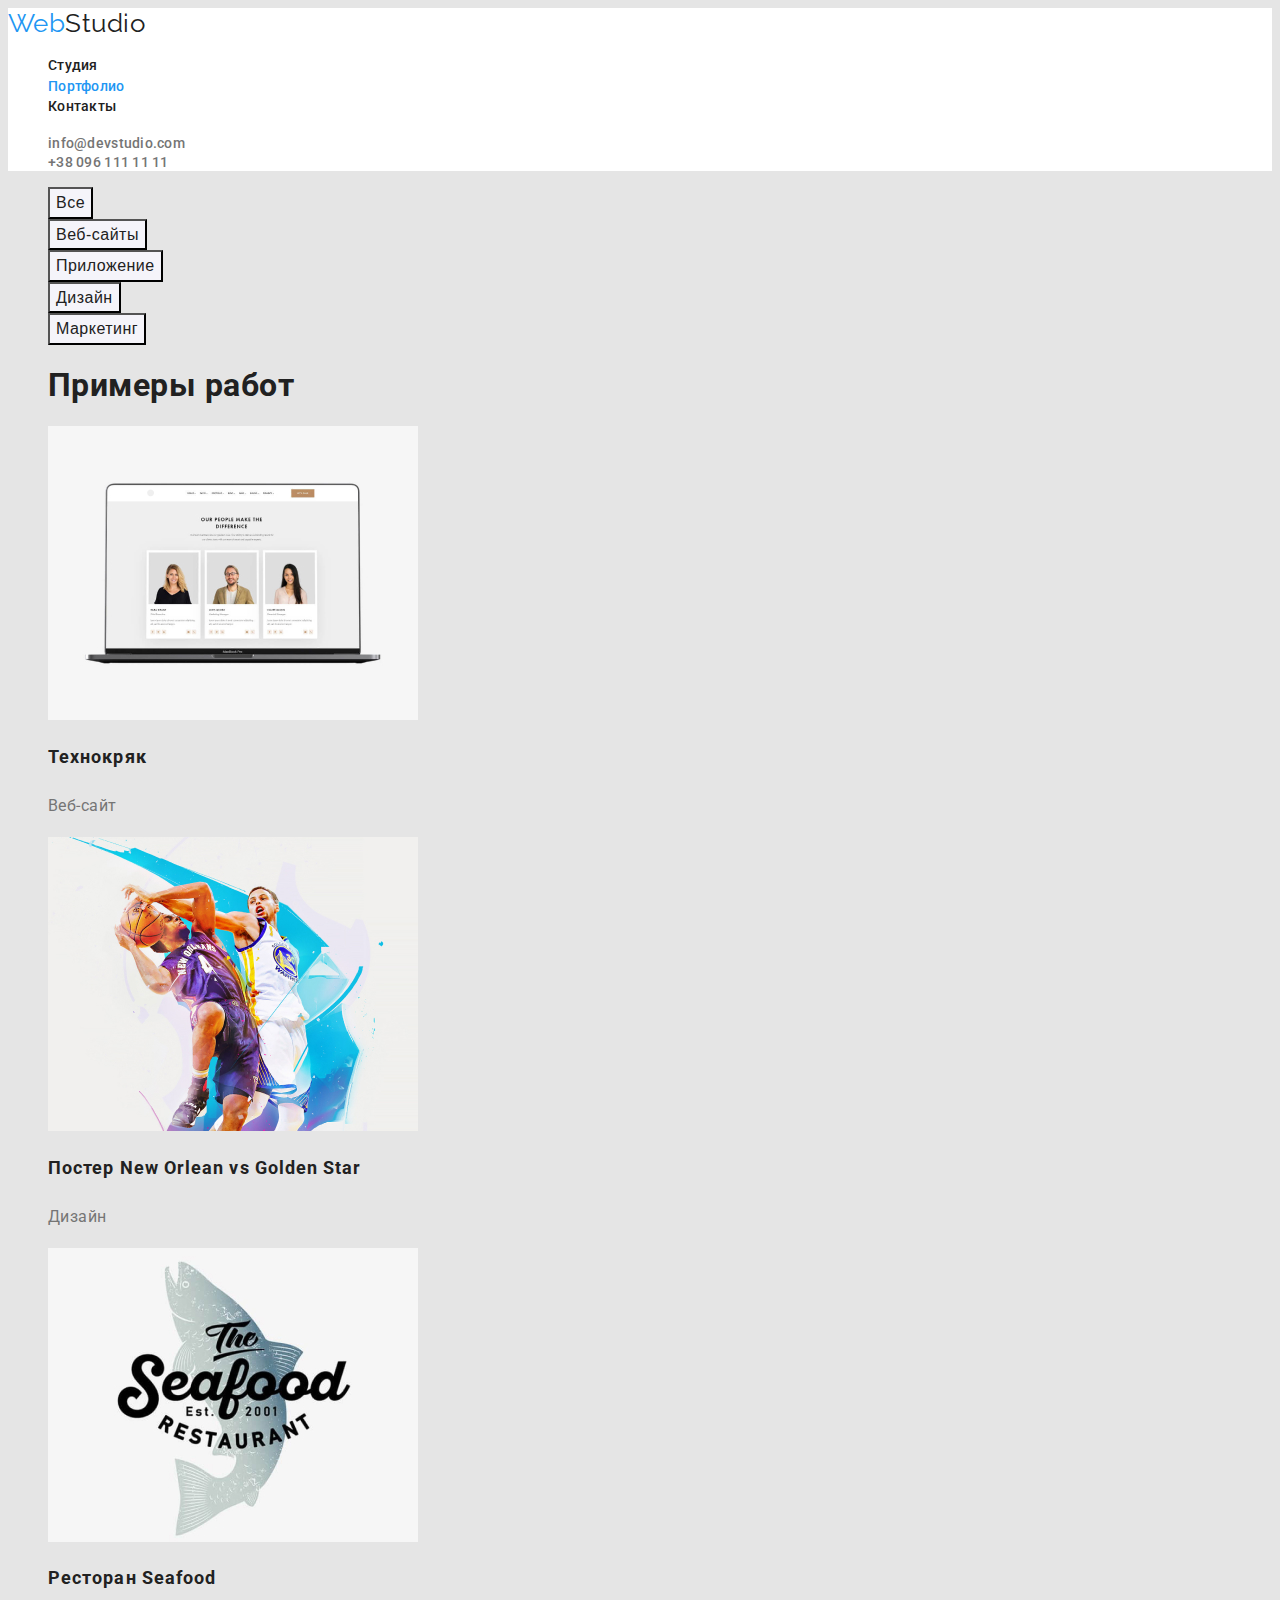
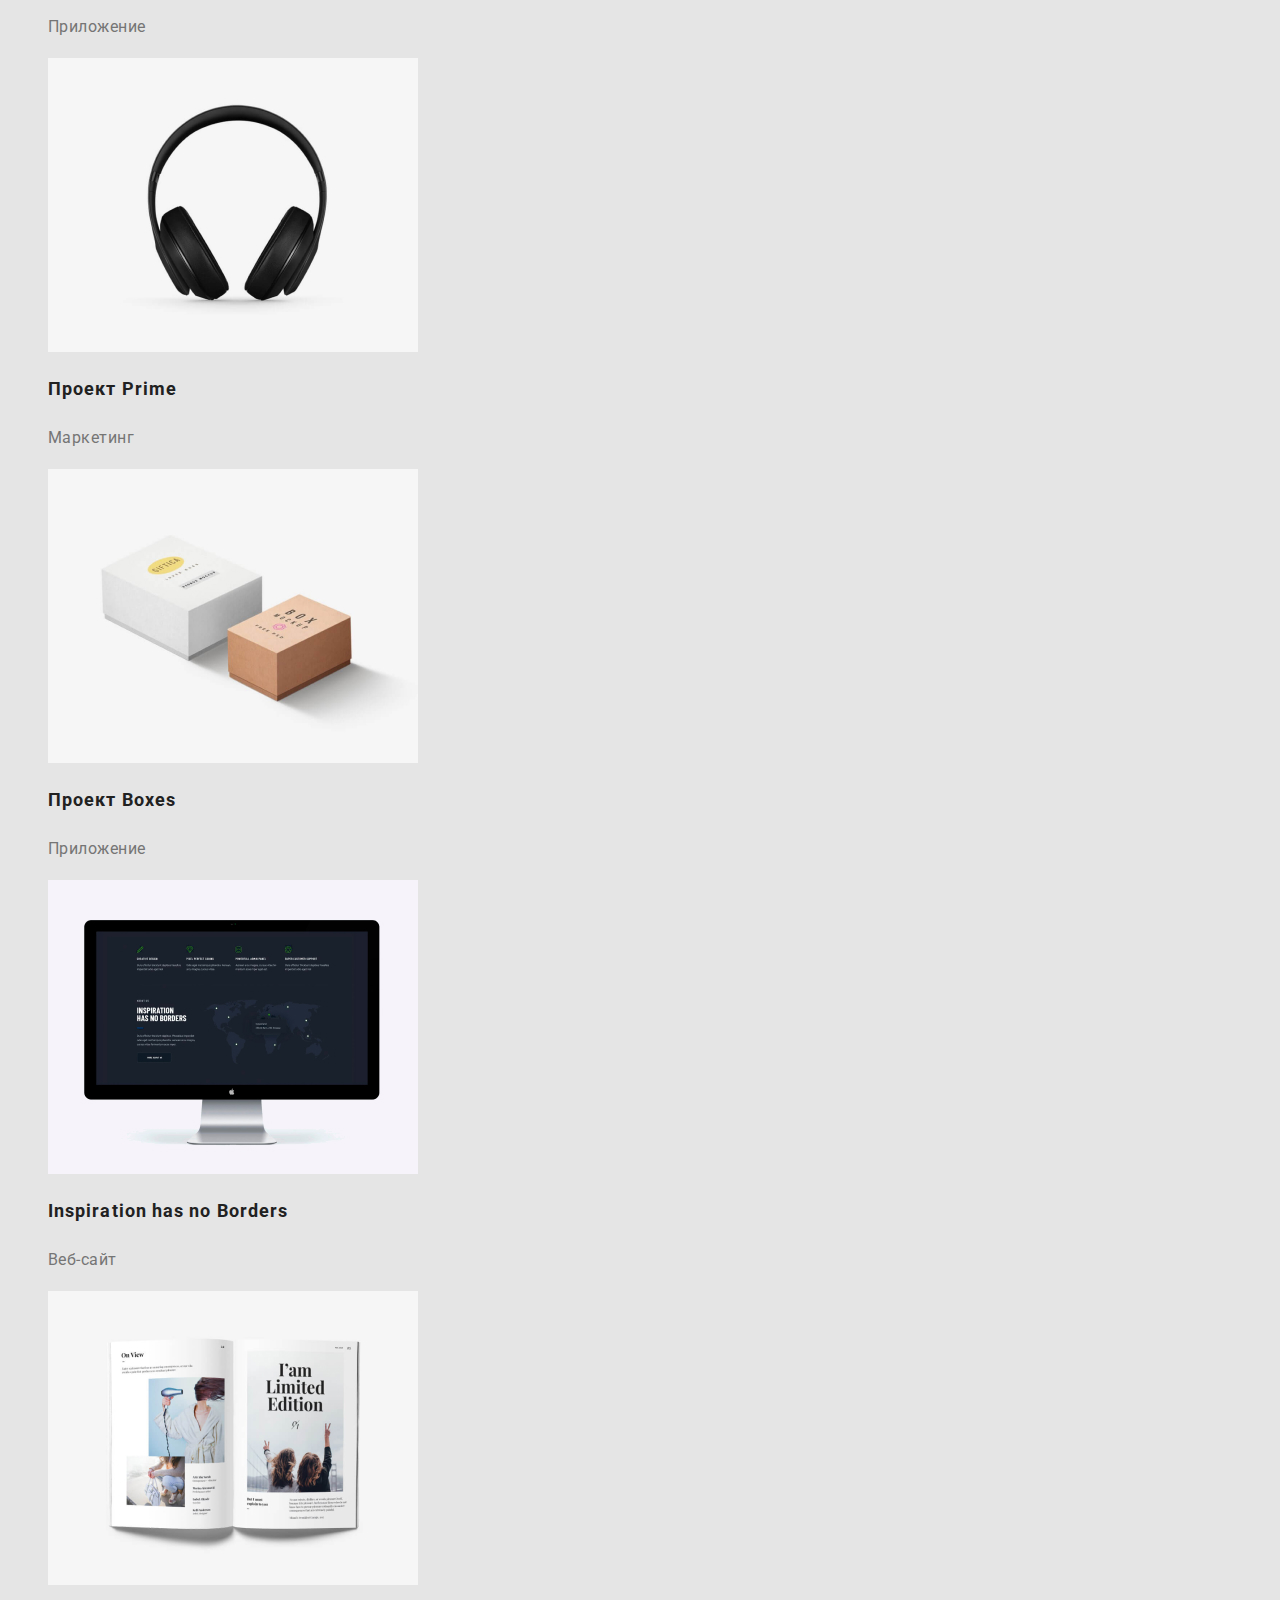
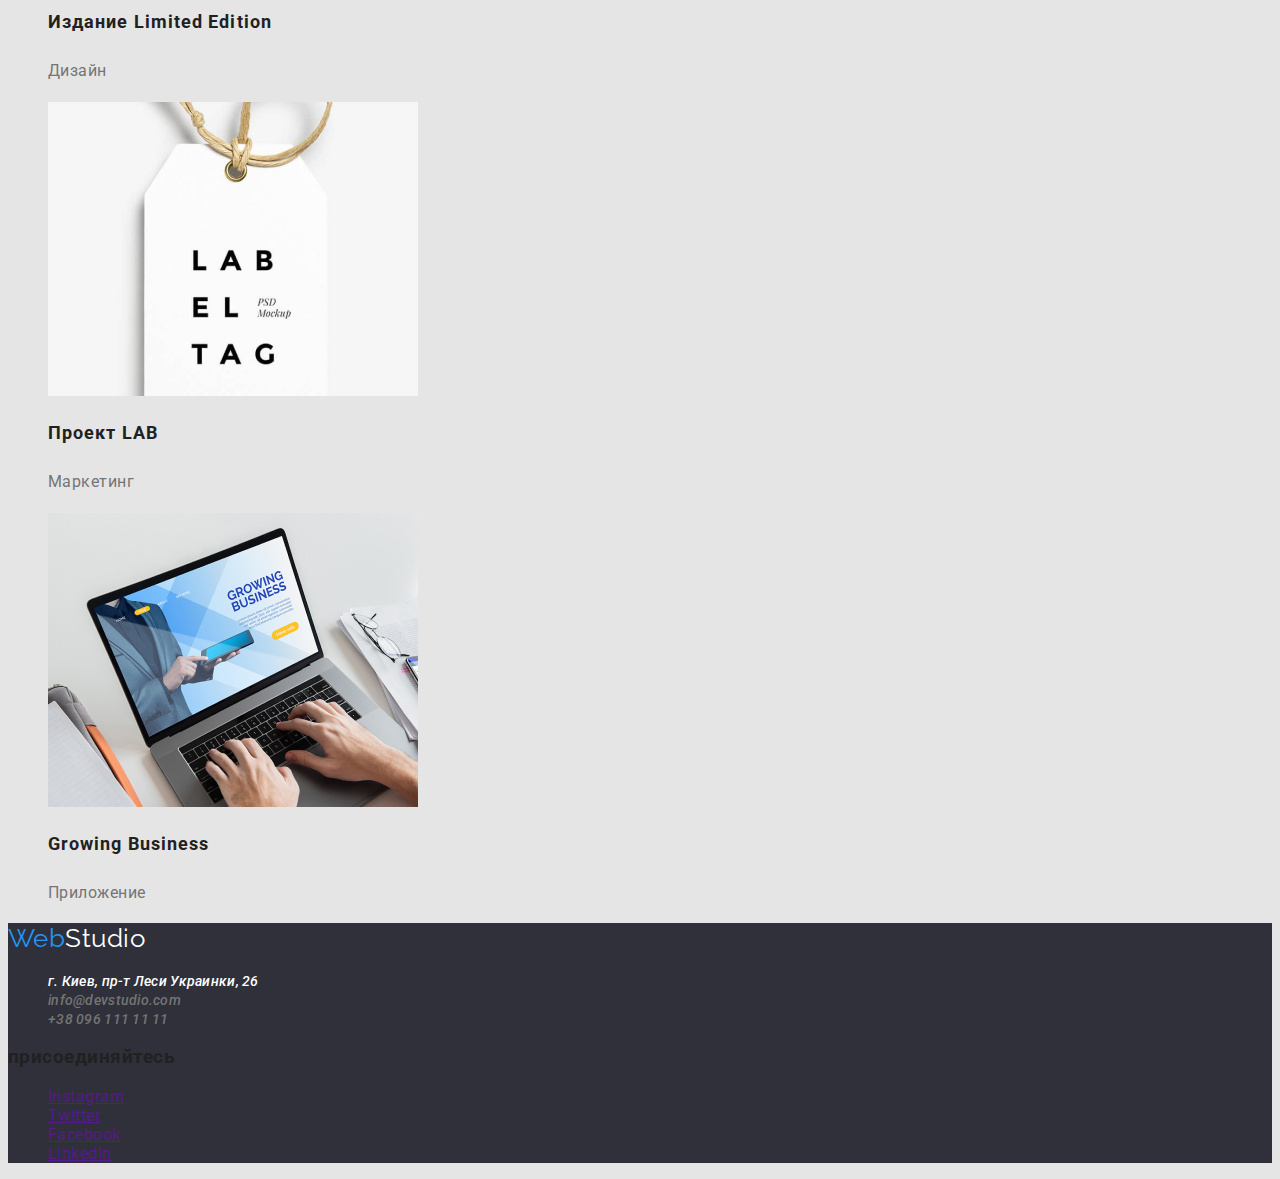
==== portfolio.html @ ac738fb5 "08-01" ====
<!DOCTYPE html>
<html lang="en">
<head>
    <meta charset="UTF-8">
    <meta http-equiv="X-UA-Compatible" content="IE=edge">
    <meta name="viewport" content="width=device-width, initial-scale=1.0">
    <title>Портфолио</title>
    <link rel="preconnect" href="https://fonts.googleapis.com">
    <link rel="preconnect" href="https://fonts.gstatic.com" crossorigin>
    <link href="https://fonts.googleapis.com/css2?family=Raleway:wght@700&family=Roboto:wght@400;500;700;900&display=swap" rel="stylesheet">
    <link href="./css/styles.css" rel="stylesheet" />
</head>
<body>
    <!--Верхняя линия-->
    <header class="line">
        <!--navigation-->
        <nav>
            <a class="logo" href="/">Web<span class="color-logo-header">Studio</span></a>
            <ul class="site-nav list">
                <li><a href="./variant.html" class="link">Студия</a></li>
                <li><a href="./portfolio.html" class="link current">Портфолио</a></li>
                <li><a href="#contacts" class="link">Контакты</a></li>
            </ul>
        </nav>
        <!--contacts selection-->
        <ul class="contacts-reference list">
            <li><a href="mailto:info@devstudio.com">info@devstudio.com</a></li>
            <li><a href="tel:+380961111111">+38 096 111 11 11</a></li>
        </ul>
    
    </header>
    <main>
        <!--Портфолио-->
        <section>
            <!--Filters buttons-->
            <ul class="list">
                <li><button type="button" class="button secondary">Все</button></li>
                <li><button type="button" class="button secondary">Веб-сайты</button></li>
                <li><button type="button" class="button secondary">Приложение</button></li>
                <li><button type="button" class="button secondary">Дизайн</button></li>
                <li><button type="button" class="button secondary">Маркетинг</button></li>
            </ul>
            <!--Examples-->
            <ul class="list">
                <h1>Примеры работ</h1>
                <li>
                    <img src="./images/img5.jpg" alt="Технокряк" width="370" height="294"/>
                    <h2 class="example-name">Технокряк</h2>
                    <p class="direction">Веб-сайт</p>
                </li>
                <li>
                    <img src="./images/img6.jpg" alt="Постер New Orlean vs Golden Star" width="370" height="294"/>
                    <h2 class="example-name">Постер New Orlean vs Golden Star</h2>
                    <p class="direction">Дизайн</p>
                </li>
                <li>
                    <img src="./images/img7.jpg" alt="Ресторан Seafood" width="370" height="294"/>
                    <h2 class="example-name">Ресторан Seafood</h2>
                    <p class="direction">Приложение</p>
                </li>
                <li>
                    <img src="./images/img8.jpg" alt="Проект Prime" width="370" height="294"/>
                    <h2 class="example-name" >Проект Prime</h2>
                    <p class="direction">Маркетинг</p>
                </li>
                <li>
                    <img src="./images/img9.jpg" alt="Проект Boxes" width="370" height="294"/>
                    <h2 class="example-name">Проект Boxes</h2>
                    <p class="direction">Приложение</p>
                </li>
                <li>
                    <img src="./images/img10.jpg" alt="Inspiration has no Borders" width="370" height="294"/>
                    <h2 class="example-name">Inspiration has no Borders</h2>
                    <p class="direction">Веб-сайт</p>
                </li>
                <li>
                    <img src="./images/img11.jpg" alt="Издание Limited Edition" width="370" height="294"/>
                    <h2 class="example-name">Издание Limited Edition</h2>
                    <p class="direction">Дизайн</p>
                </li>
                <li>
                    <img src="./images/img12.jpg" alt="Проект LAB" width="370" height="294"/>
                    <h2 class="example-name">Проект LAB</h2>
                    <p class="direction">Маркетинг</p>
                </li>
                <li>
                    <img src="./images/img13.jpg" alt="Игорь Демьяненко" width="370" height="294"/>
                    <h2 class="example-name">Growing Business</h2>
                    <p class="direction">Приложение</p>
                </li>
            </ul>

        </section>
    </main>
    <!--Подвал-->
<footer class="page-footer">
    <a class="logo" href="/">Web<span class="color-logo-footer">Studio</span></a>
    <!--address-->
    <address id="contacts">
        <ul class="contacts-reference list">
            <li><a href="https://goo.gl/maps/BZQKdsraXfpykEwU6" target="_blank"><span class="link-address">г. Киев, пр-т
                        Леси Украинки, 26</span></a></li>
            <li><a href="mailto:info@devstudio.com">info@devstudio.com</a></li>
            <li><a href="tel:+380961111111">+38 096 111 11 11</a></li>
        </ul>
    </address>
    <h3>присоединяйтесь</h3>
    <ul class="list">
        <li><a href="" aria-label="Ссылка на Instagram">Instagram</a></li>
        <li><a href="" aria-label="Ссылка на Twitter">Twitter</a></li>
        <li><a href="" aria-label="Ссылка на Facebook">Facebook</a></li>
        <li><a href="" aria-label="Ссылка на LinkedIn">LinkedIn</a></li>
    </ul>
</footer>
    
</body>
</html>
---- css/styles.css ----
:root {
    --primary-text-color: #212121;
    --secondary-text-color: #757575;
    --accent-color: #2196F3;
    --top-line-bg:#ffffff;
    --footer-bg-color:#2F303A;
    --body-bg-color:#E5E5E5;
    --filter-bg-color:#F5F4FA;
  }
          /* Цвет основного текста #212121*/
          /* Вторичный цвет текста #757575*/
          /* Активная ссылка #2196F3*/
          /* top line bg #FFFFFF*/
          /* Section bg #F5F4FA*/
          /* Footer bg #2F303A*/
          /* г. Киев, пр-т Леси Украинки, 26 #FFFFFF*/
  body {
    background-color: var(--body-bg-color);
    color:var(--primary-text-color);
    font-family:Roboto, sans-serif;
    letter-spacing: 0.03em;
  
  } 
  
  .list {
    list-style: none;
  }
   
  /* Верхняя линия */
  /* Logo */
  .line {
    background-color: var(--top-line-bg);
  }
  .logo {
    color:var(--accent-color);
    font-family:Raleway;
    font-size: 26px;
    line-height: 1.2;
    text-decoration: none;
  }
  .logo:hover,.logo:focus  {
    color:var(--primary-text-color);
  }
  .color-logo-header {
    color:var(--primary-text-color);
  }
  .color-logo-footer {
     color:var(--top-line-bg);
  }
  /* Navigation */
  .site-nav .link{
    color:var(--primary-text-color);
    font-weight: 500;
    font-size: 14px;
    line-height: 1.4;
    letter-spacing: 0.02em;
    text-decoration: none;
  }
  .site-nav .link:hover,
  .site-nav .link:focus {
   color:var(--accent-color);
  }
  .site-nav .link.current {
  color: var(--accent-color);
  } 
   
  /* contacts selection */
  .contacts-reference a {
    color: var(--secondary-text-color);
    font-weight: 500;
    font-size: 14px;
    line-height: 1.14;
    letter-spacing: 0.02em;
    text-decoration: none;
  }
    
  .contacts-reference a:hover,
  .contacts-reference a:focus,
  .link-address:hover,
  .link-address:focus {
    color: var(--accent-color);
  }
   
    /* Шапка  */
   /* Services */
   .section-services {
     background-color: var(--footer-bg-color);
     color: var(--top-line-bg);
   }
   .services-decision{
    color: var(--primery-whitte-color);
    font-weight: 900;
    font-size: 44px;
    line-height: 1.36;
    text-align: center;
    letter-spacing: 0.06em
  }
  
 /* Особености */
  .section-title {
    color:var(--primary-text-color);
    font-weight: 700;
    font-size: 14px;
    line-height: 1.14;
    letter-spacing: 0.03em;
  }
  .section-title-list {
    color: var(--secondary-text-color);
    font-weight: 400;
    font-size: 14px;
    line-height: 1.7;
    letter-spacing: 0.03em; 
  }
   /* Чем мы занимаемся Наша команда*/
   .team {
    color: var(--primary-text-color);
    font-weight: 700;
    font-size: 36px;
    line-height: 1.17;
    text-align: center;
    letter-spacing: 0.03em;
  }
   .name {
    color: var(--primary-text-color); 
    font-weight: 500;
    font-size: 16px;
    line-height: 1.18;
    text-align: center;
    letter-spacing: 0.03em;
   }
   .occupation {
    color: var(--secondary-text-color);
    font-weight: 400;
    font-size: 16px;
    line-height: 1.19;
    text-align: center;
    letter-spacing: 0.03em;

   }
  /* Footer */
  .page-footer {
    background-color:var(--footer-bg-color) ;
  }
  .link-address {
    color:var(--top-line-bg);
       
  }
  /* Buttons */          
  .button {
    color:var(--primary-text-color);
    background-color:var(--body-bg-color);
    cursor: pointer;
  }
  .button.primary {
    background-color: var(--accent-color);
    color: var(--top-line-bg);
    font-weight: 700;
    font-size: 16px;
    line-height: 1.9;
    letter-spacing: 0.06em;
  } 
  .button.primary:hover,
  .button.primary:focus {
    color: var(--primary-text-color);
    background-color: var(--filter-bg-color);
  }
  .button.secondary {
    color:var(--primary-text-color);
    background-color:var(--filter-bg-color);
    font-weight: 500;
    font-size: 16px;
    line-height: 1.6;
    text-align: center;
    letter-spacing: 0.03em;
  }
  .button.secondary:hover,
  .button.secondary:focus {
      color:var(--top-line-bg);
      background-color: var(--accent-color);
  }
   /* Портфолио */
  .example-name{
  color:var(--primary-text-color) ;
  font-weight: 700;
  font-size: 18px;
  line-height: 2;
  letter-spacing: 0.06em;
  }
  .direction {
  color: var(--secondary-text-color);
  font-weight: 400;
  font-size: 16px;
  line-height: 1.87;
  letter-spacing: 0.03em;
  }
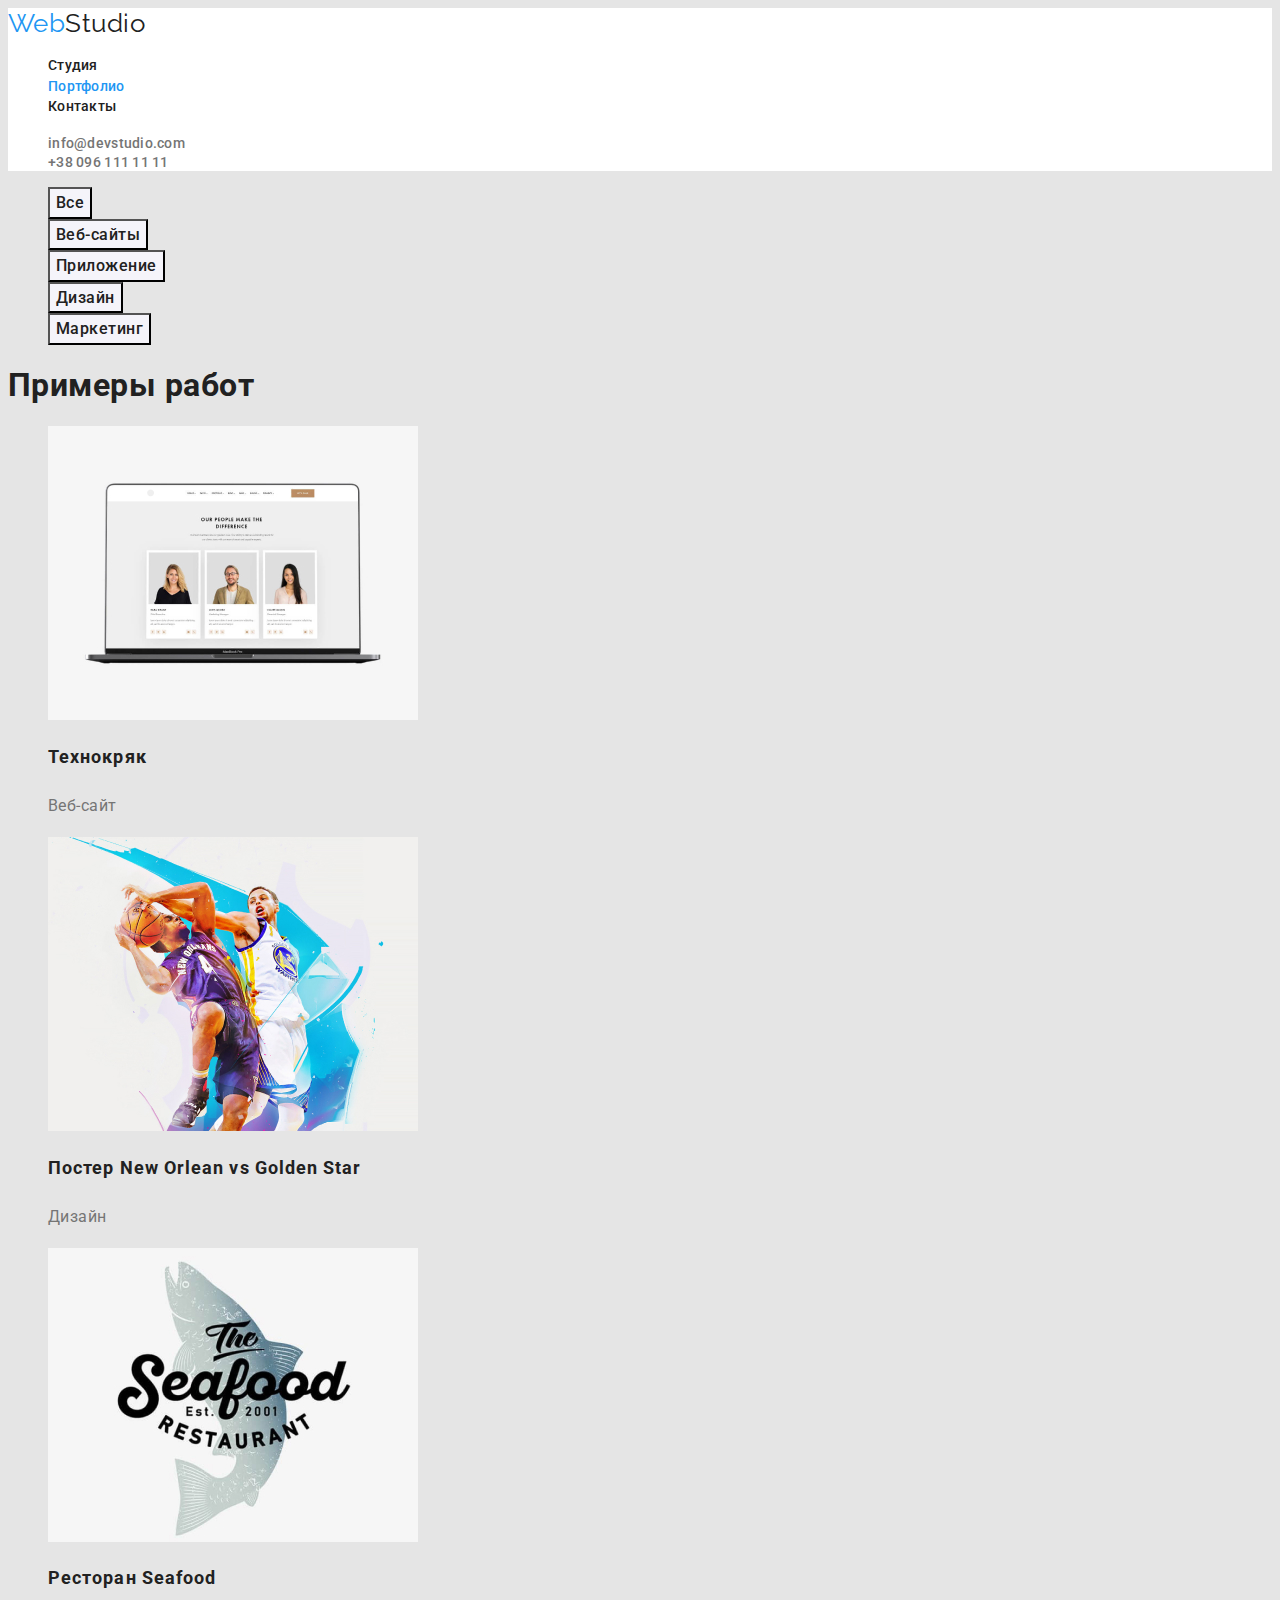
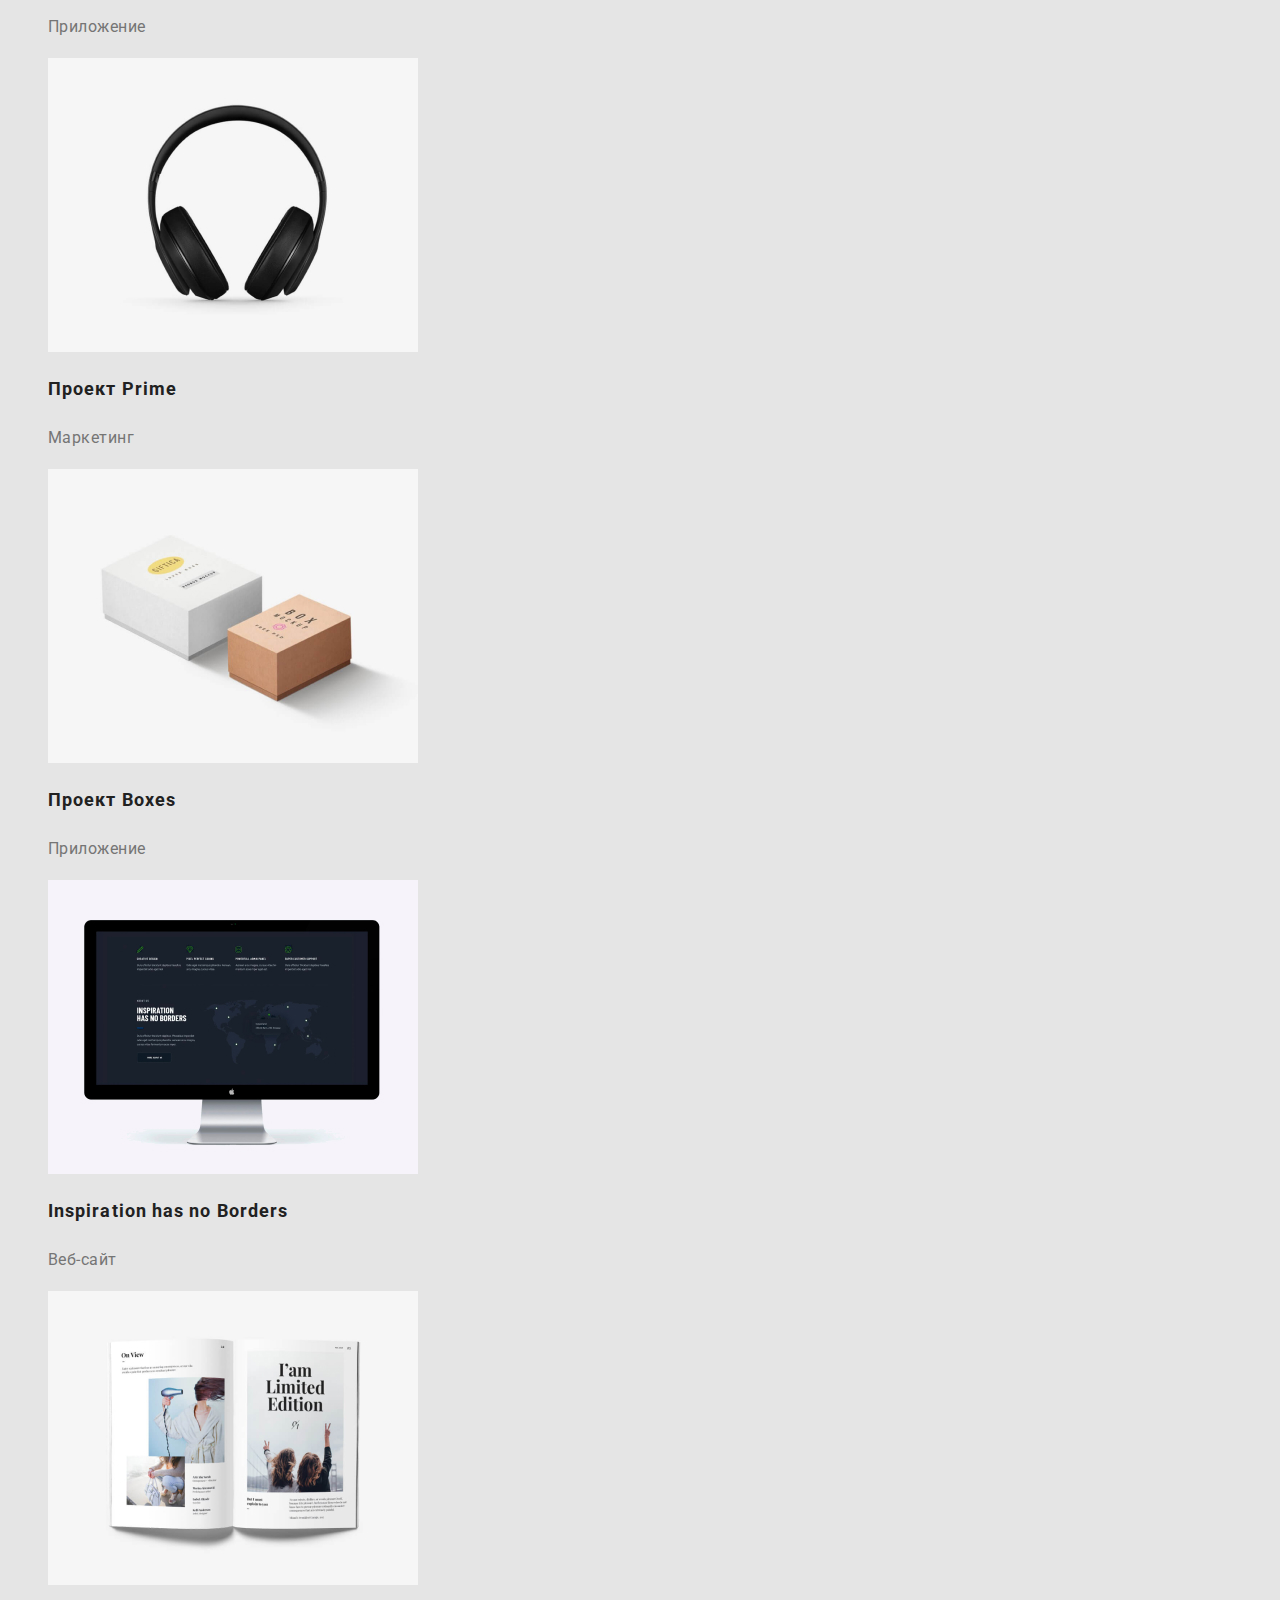
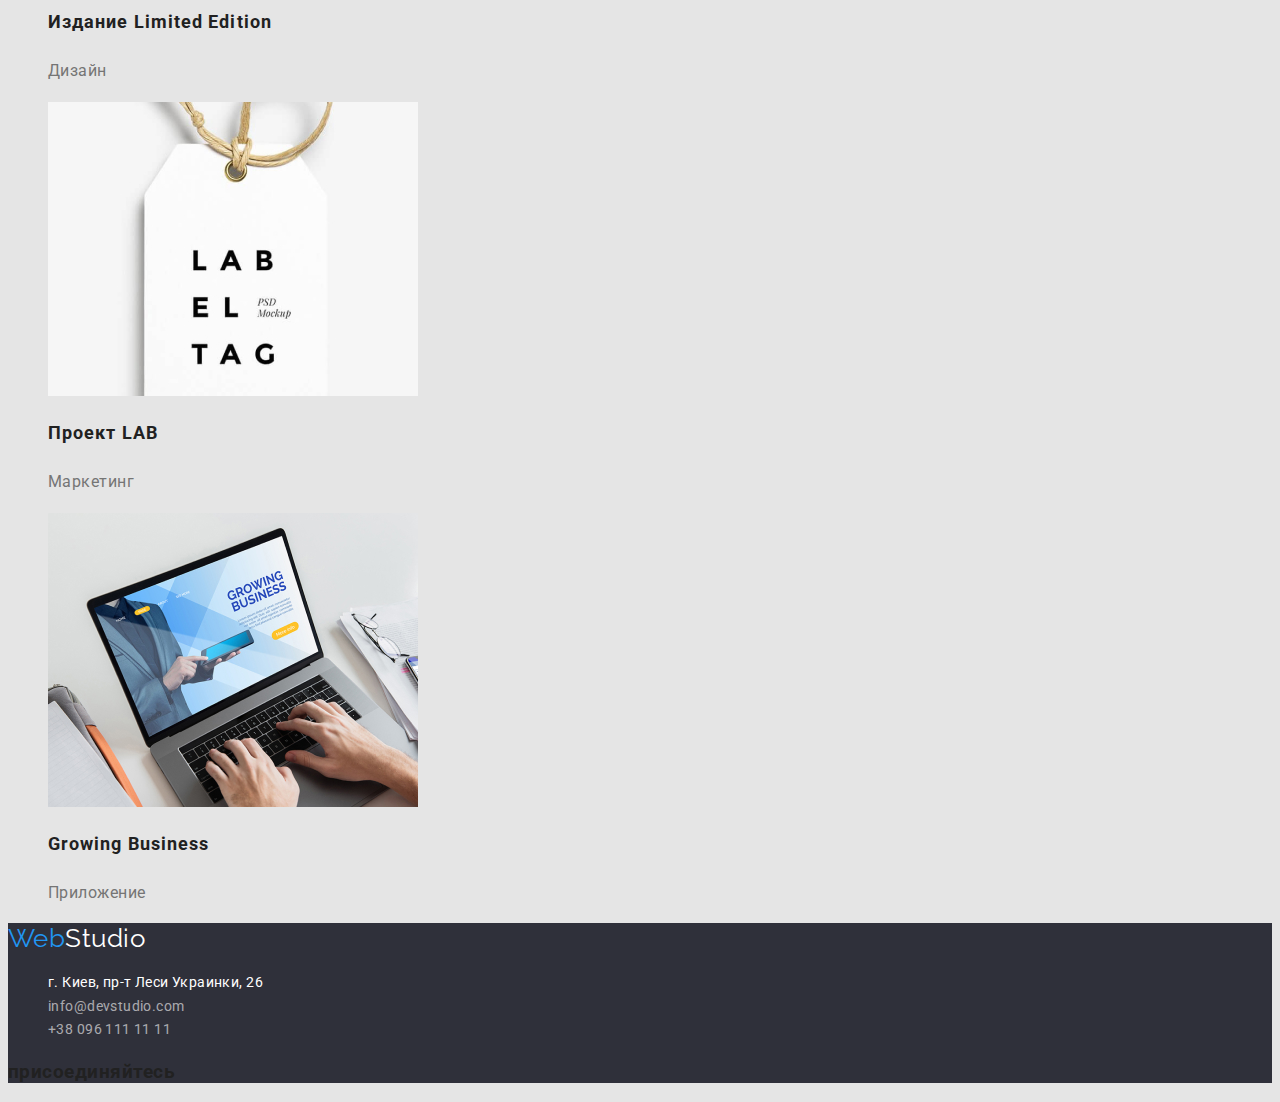
==== commit a4ad98bd: "09-21" ====
--- a/portfolio.html
+++ b/portfolio.html
@@ -17,15 +17,15 @@
         <nav>
             <a class="logo" href="/">Web<span class="color-logo-header">Studio</span></a>
             <ul class="site-nav list">
-                <li><a href="./variant.html" class="link">Студия</a></li>
+                <li><a href="./index.html" class="link">Студия</a></li>
                 <li><a href="./portfolio.html" class="link current">Портфолио</a></li>
                 <li><a href="#contacts" class="link">Контакты</a></li>
             </ul>
         </nav>
         <!--contacts selection-->
-        <ul class="contacts-reference list">
-            <li><a href="mailto:info@devstudio.com">info@devstudio.com</a></li>
-            <li><a href="tel:+380961111111">+38 096 111 11 11</a></li>
+        <ul class="list">
+            <li><a class="reference" href="mailto:info@devstudio.com">info@devstudio.com</a></li>
+            <li><a class="reference" href="tel:+380961111111">+38 096 111 11 11</a></li>
         </ul>
     
     </header>
@@ -41,8 +41,8 @@
                 <li><button type="button" class="button secondary">Маркетинг</button></li>
             </ul>
             <!--Examples-->
+            <h1>Примеры работ</h1>
             <ul class="list">
-                <h1>Примеры работ</h1>
                 <li>
                     <img src="./images/img5.jpg" alt="Технокряк" width="370" height="294"/>
                     <h2 class="example-name">Технокряк</h2>
@@ -97,20 +97,20 @@
     <a class="logo" href="/">Web<span class="color-logo-footer">Studio</span></a>
     <!--address-->
     <address id="contacts">
-        <ul class="contacts-reference list">
-            <li><a href="https://goo.gl/maps/BZQKdsraXfpykEwU6" target="_blank"><span class="link-address">г. Киев, пр-т
+        <ul class="list">
+            <li><a class="page" href="https://goo.gl/maps/BZQKdsraXfpykEwU6" target="_blank"><span class="link-address">г. Киев, пр-т
                         Леси Украинки, 26</span></a></li>
-            <li><a href="mailto:info@devstudio.com">info@devstudio.com</a></li>
-            <li><a href="tel:+380961111111">+38 096 111 11 11</a></li>
+            <li><a class="page" href="mailto:info@devstudio.com">info@devstudio.com</a></li>
+            <li><a class="page" href="tel:+380961111111">+38 096 111 11 11</a></li>
         </ul>
     </address>
     <h3>присоединяйтесь</h3>
-    <ul class="list">
+    <!-- <ul class="list">
         <li><a href="" aria-label="Ссылка на Instagram">Instagram</a></li>
         <li><a href="" aria-label="Ссылка на Twitter">Twitter</a></li>
         <li><a href="" aria-label="Ссылка на Facebook">Facebook</a></li>
         <li><a href="" aria-label="Ссылка на LinkedIn">LinkedIn</a></li>
-    </ul>
+    </ul> -->
 </footer>
     
 </body>
--- a/css/styles.css
+++ b/css/styles.css
@@ -6,6 +6,7 @@
     --footer-bg-color:#2F303A;
     --body-bg-color:#E5E5E5;
     --filter-bg-color:#F5F4FA;
+    --address-text-color:rgba(255, 255, 255, 0.6);
   }
           /* Цвет основного текста #212121*/
           /* Вторичный цвет текста #757575*/
@@ -65,17 +66,30 @@
   } 
    
   /* contacts selection */
-  .contacts-reference a {
+  /* .contacts { */
+    
+    .reference {
     color: var(--secondary-text-color);
     font-weight: 500;
     font-size: 14px;
     line-height: 1.14;
     letter-spacing: 0.02em;
     text-decoration: none;
+    }
+    .page {
+    color: var(--address-text-color) ;  
+    font-family: Roboto;
+    font-style: normal;
+    font-weight: 400;
+    font-size: 14px;
+    line-height: 1.71;
+    letter-spacing: 0.03em;
+    text-decoration: none;
   }
     
-  .contacts-reference a:hover,
-  .contacts-reference a:focus,
+  .reference:hover,
+  .reference:focus,
+  .page:hover,.page:focus,
   .link-address:hover,
   .link-address:focus {
     color: var(--accent-color);
@@ -93,7 +107,8 @@
     font-size: 44px;
     line-height: 1.36;
     text-align: center;
-    letter-spacing: 0.06em
+    letter-spacing: 0.06em;
+    text-transform: uppercase; 
   }
   
  /* Особености */
@@ -103,6 +118,7 @@
     font-size: 14px;
     line-height: 1.14;
     letter-spacing: 0.03em;
+    text-transform: uppercase;
   }
   .section-title-list {
     color: var(--secondary-text-color);
@@ -154,6 +170,8 @@
   .button.primary {
     background-color: var(--accent-color);
     color: var(--top-line-bg);
+    font-family: Roboto;
+    font-style: normal;
     font-weight: 700;
     font-size: 16px;
     line-height: 1.9;
@@ -167,6 +185,8 @@
   .button.secondary {
     color:var(--primary-text-color);
     background-color:var(--filter-bg-color);
+    font-family: Roboto;
+    font-style: normal;
     font-weight: 500;
     font-size: 16px;
     line-height: 1.6;
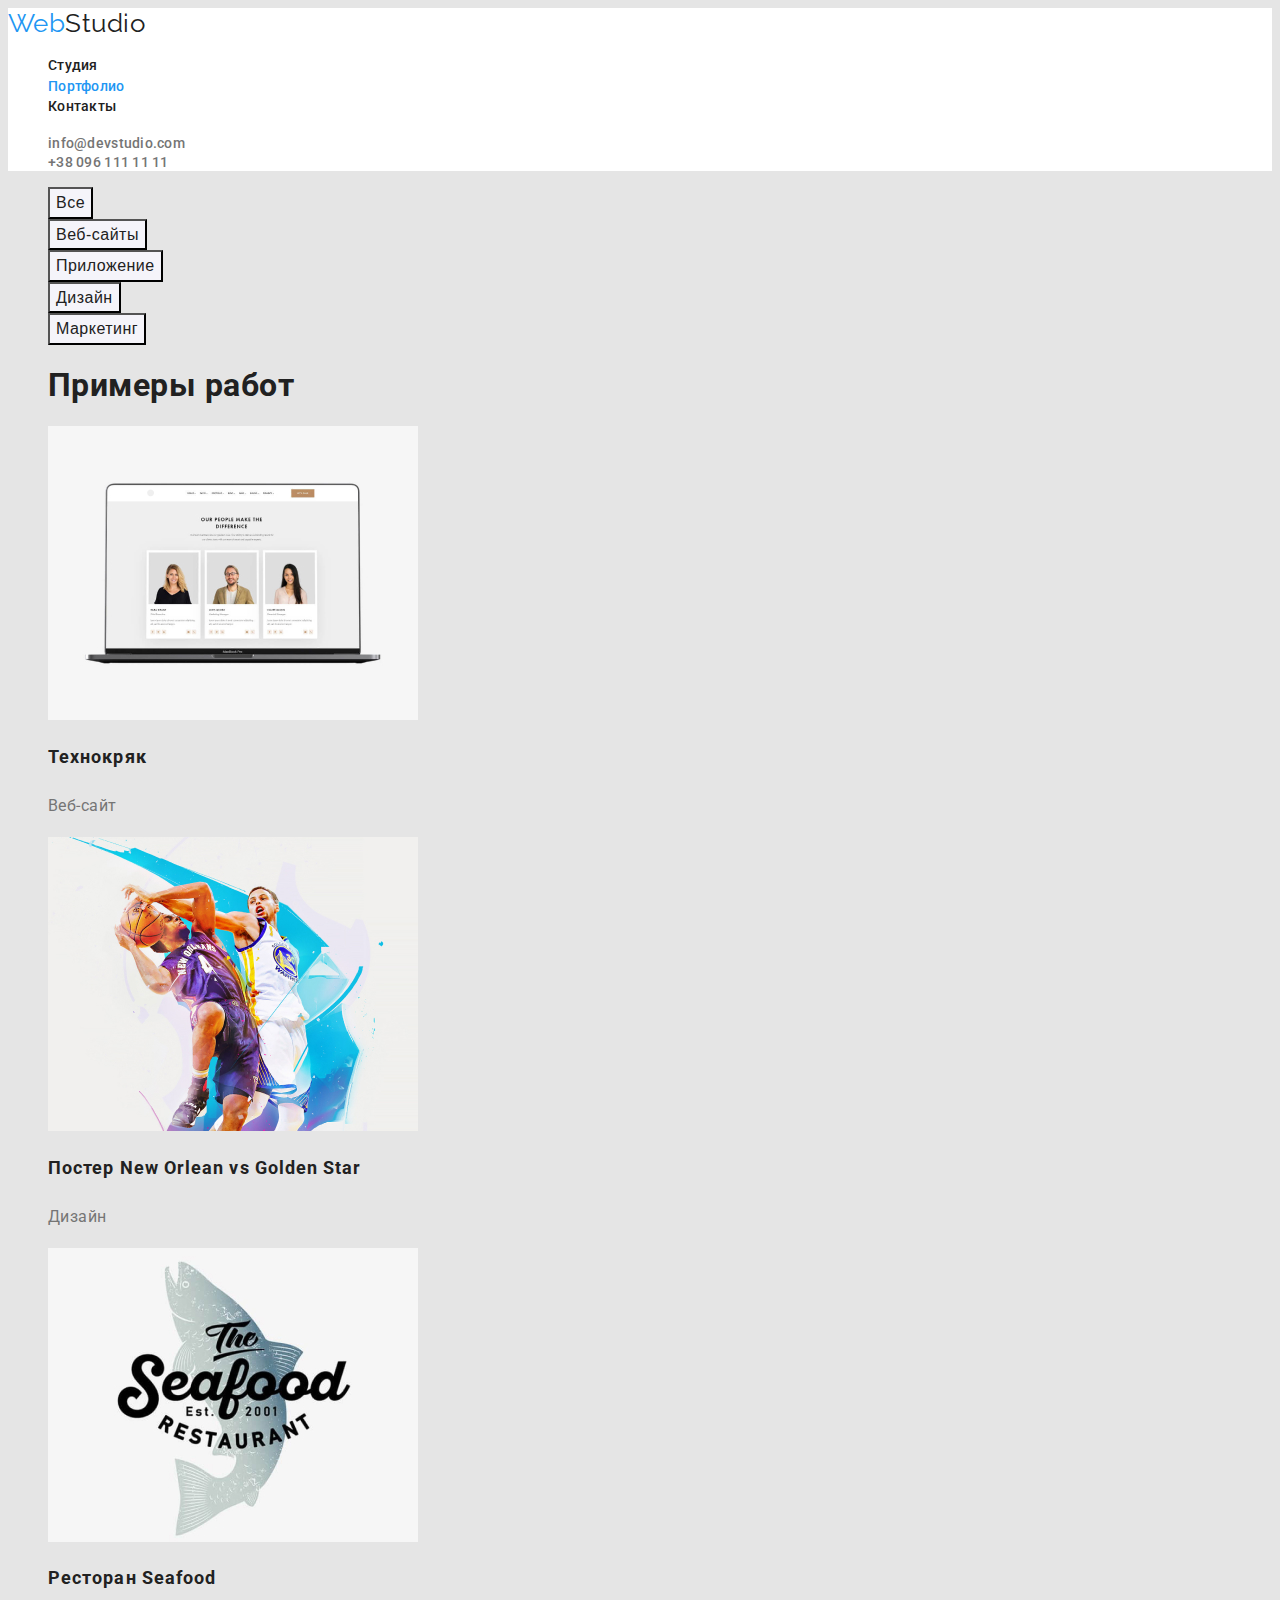
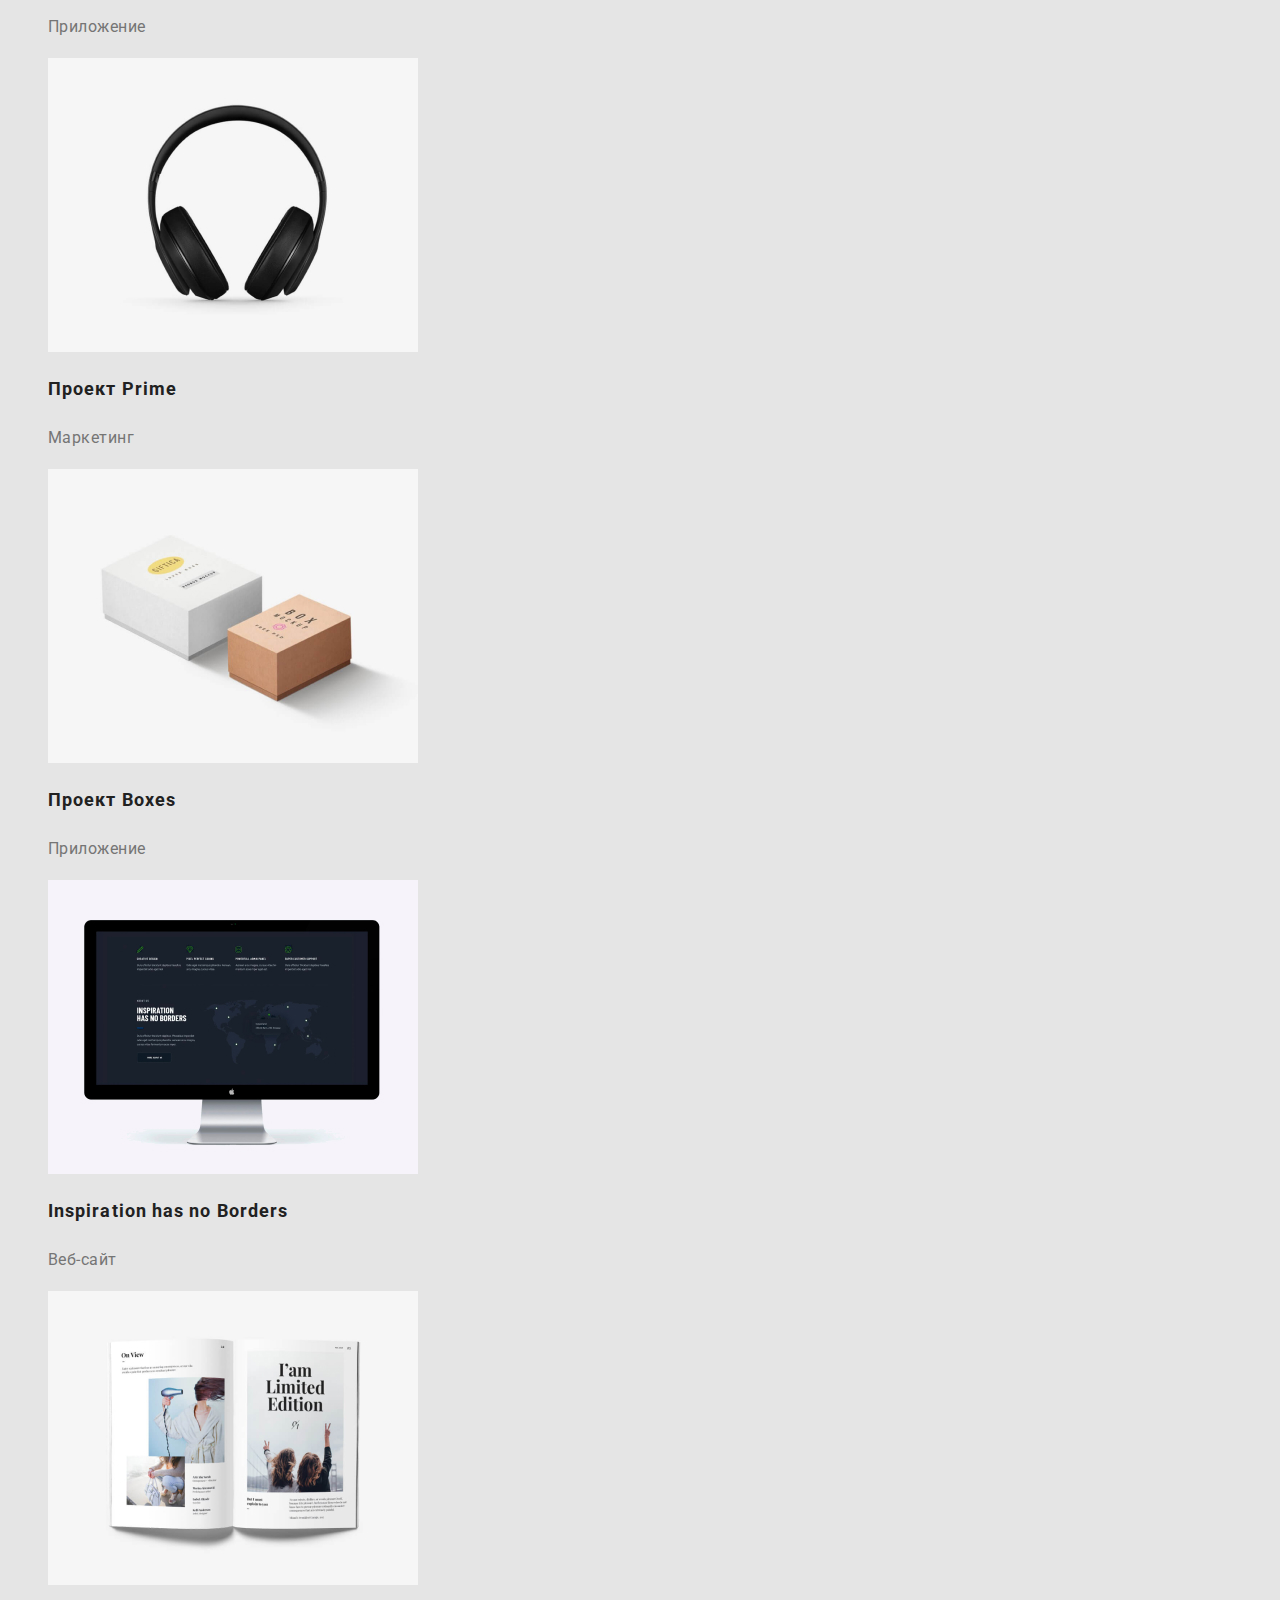
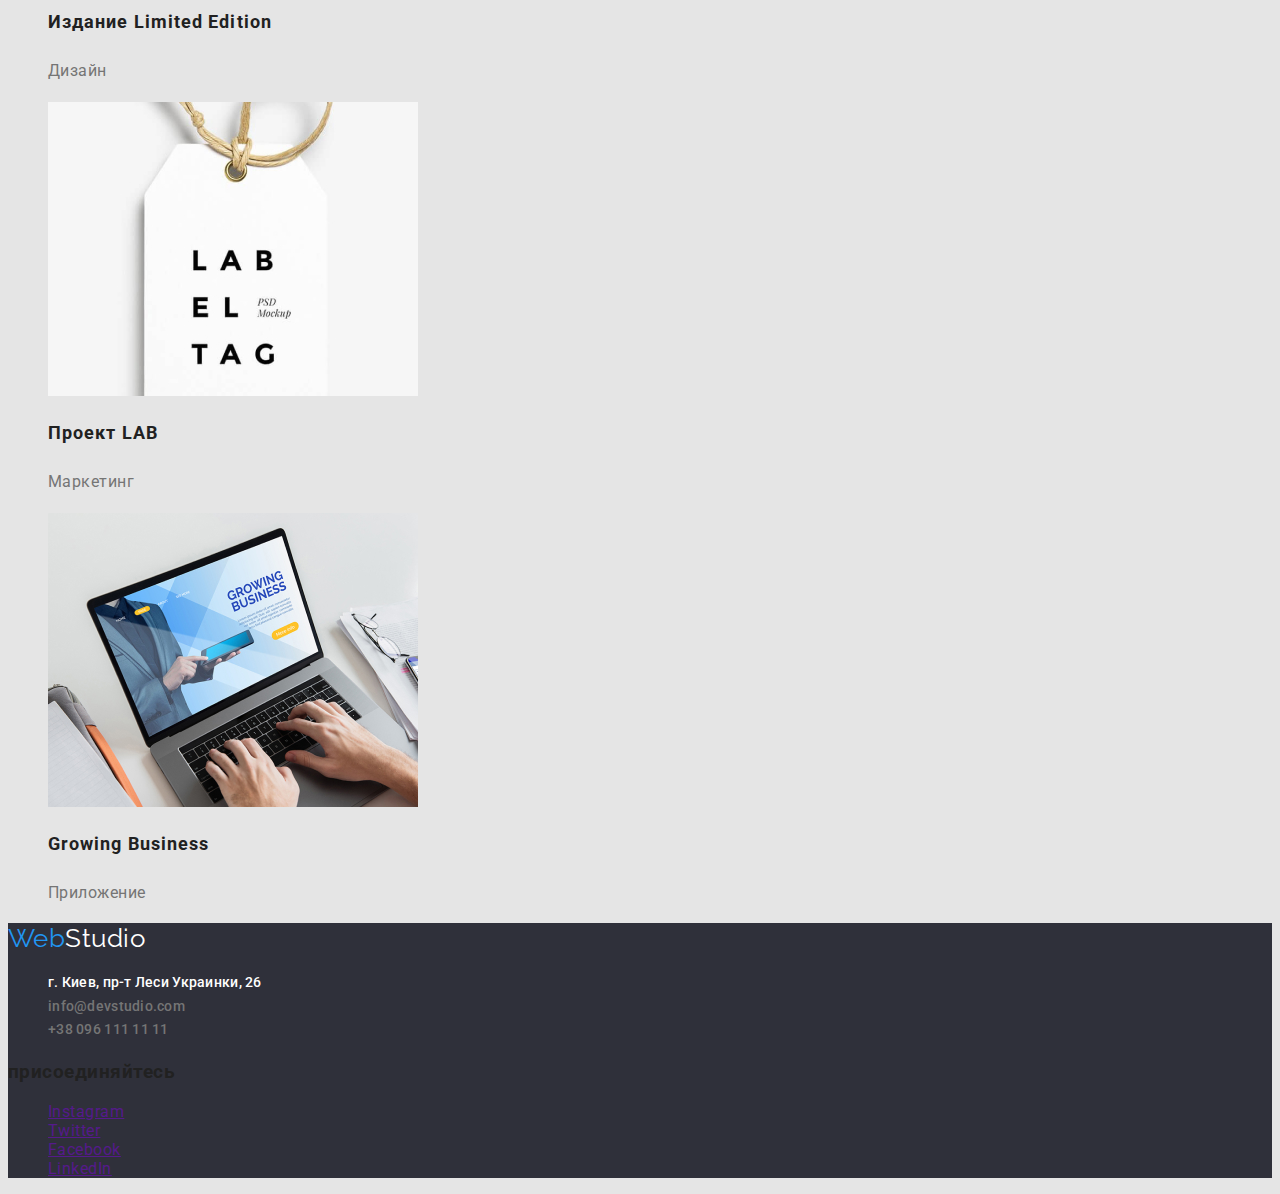
==== commit 02c89c30: "15-01" ====
--- a/portfolio.html
+++ b/portfolio.html
@@ -17,15 +17,15 @@
         <nav>
             <a class="logo" href="/">Web<span class="color-logo-header">Studio</span></a>
             <ul class="site-nav list">
-                <li><a href="./index.html" class="link">Студия</a></li>
+                <li><a href="./variant.html" class="link">Студия</a></li>
                 <li><a href="./portfolio.html" class="link current">Портфолио</a></li>
                 <li><a href="#contacts" class="link">Контакты</a></li>
             </ul>
         </nav>
         <!--contacts selection-->
-        <ul class="list">
-            <li><a class="reference" href="mailto:info@devstudio.com">info@devstudio.com</a></li>
-            <li><a class="reference" href="tel:+380961111111">+38 096 111 11 11</a></li>
+        <ul class="contacts-reference list">
+            <li><a href="mailto:info@devstudio.com">info@devstudio.com</a></li>
+            <li><a href="tel:+380961111111">+38 096 111 11 11</a></li>
         </ul>
     
     </header>
@@ -41,8 +41,8 @@
                 <li><button type="button" class="button secondary">Маркетинг</button></li>
             </ul>
             <!--Examples-->
-            <h1>Примеры работ</h1>
             <ul class="list">
+                <h1>Примеры работ</h1>
                 <li>
                     <img src="./images/img5.jpg" alt="Технокряк" width="370" height="294"/>
                     <h2 class="example-name">Технокряк</h2>
@@ -97,20 +97,20 @@
     <a class="logo" href="/">Web<span class="color-logo-footer">Studio</span></a>
     <!--address-->
     <address id="contacts">
-        <ul class="list">
-            <li><a class="page" href="https://goo.gl/maps/BZQKdsraXfpykEwU6" target="_blank"><span class="link-address">г. Киев, пр-т
+        <ul class="contacts-reference list">
+            <li class="page"><a href="https://goo.gl/maps/BZQKdsraXfpykEwU6" target="_blank"><span class="link-address">г. Киев, пр-т
                         Леси Украинки, 26</span></a></li>
-            <li><a class="page" href="mailto:info@devstudio.com">info@devstudio.com</a></li>
-            <li><a class="page" href="tel:+380961111111">+38 096 111 11 11</a></li>
+            <li class="page"><a href="mailto:info@devstudio.com">info@devstudio.com</a></li>
+            <li class="page"><a href="tel:+380961111111">+38 096 111 11 11</a></li>
         </ul>
     </address>
     <h3>присоединяйтесь</h3>
-    <!-- <ul class="list">
+    <ul class="list">
         <li><a href="" aria-label="Ссылка на Instagram">Instagram</a></li>
         <li><a href="" aria-label="Ссылка на Twitter">Twitter</a></li>
         <li><a href="" aria-label="Ссылка на Facebook">Facebook</a></li>
         <li><a href="" aria-label="Ссылка на LinkedIn">LinkedIn</a></li>
-    </ul> -->
+    </ul>
 </footer>
     
 </body>
--- a/css/styles.css
+++ b/css/styles.css
@@ -6,7 +6,6 @@
     --footer-bg-color:#2F303A;
     --body-bg-color:#E5E5E5;
     --filter-bg-color:#F5F4FA;
-    --address-text-color:rgba(255, 255, 255, 0.6);
   }
           /* Цвет основного текста #212121*/
           /* Вторичный цвет текста #757575*/
@@ -66,30 +65,24 @@
   } 
    
   /* contacts selection */
-  /* .contacts { */
-    
-    .reference {
+  .contacts-reference a {
     color: var(--secondary-text-color);
     font-weight: 500;
     font-size: 14px;
     line-height: 1.14;
     letter-spacing: 0.02em;
     text-decoration: none;
-    }
-    .page {
-    color: var(--address-text-color) ;  
+  }
+  .page {
     font-family: Roboto;
     font-style: normal;
     font-weight: 400;
     font-size: 14px;
     line-height: 1.71;
     letter-spacing: 0.03em;
-    text-decoration: none;
-  }
-    
-  .reference:hover,
-  .reference:focus,
-  .page:hover,.page:focus,
+  }
+  .contacts-reference a:hover,
+  .contacts-reference a:focus,
   .link-address:hover,
   .link-address:focus {
     color: var(--accent-color);
@@ -107,8 +100,7 @@
     font-size: 44px;
     line-height: 1.36;
     text-align: center;
-    letter-spacing: 0.06em;
-    text-transform: uppercase; 
+    letter-spacing: 0.06em
   }
   
  /* Особености */
@@ -118,7 +110,6 @@
     font-size: 14px;
     line-height: 1.14;
     letter-spacing: 0.03em;
-    text-transform: uppercase;
   }
   .section-title-list {
     color: var(--secondary-text-color);
@@ -170,8 +161,6 @@
   .button.primary {
     background-color: var(--accent-color);
     color: var(--top-line-bg);
-    font-family: Roboto;
-    font-style: normal;
     font-weight: 700;
     font-size: 16px;
     line-height: 1.9;
@@ -185,8 +174,6 @@
   .button.secondary {
     color:var(--primary-text-color);
     background-color:var(--filter-bg-color);
-    font-family: Roboto;
-    font-style: normal;
     font-weight: 500;
     font-size: 16px;
     line-height: 1.6;
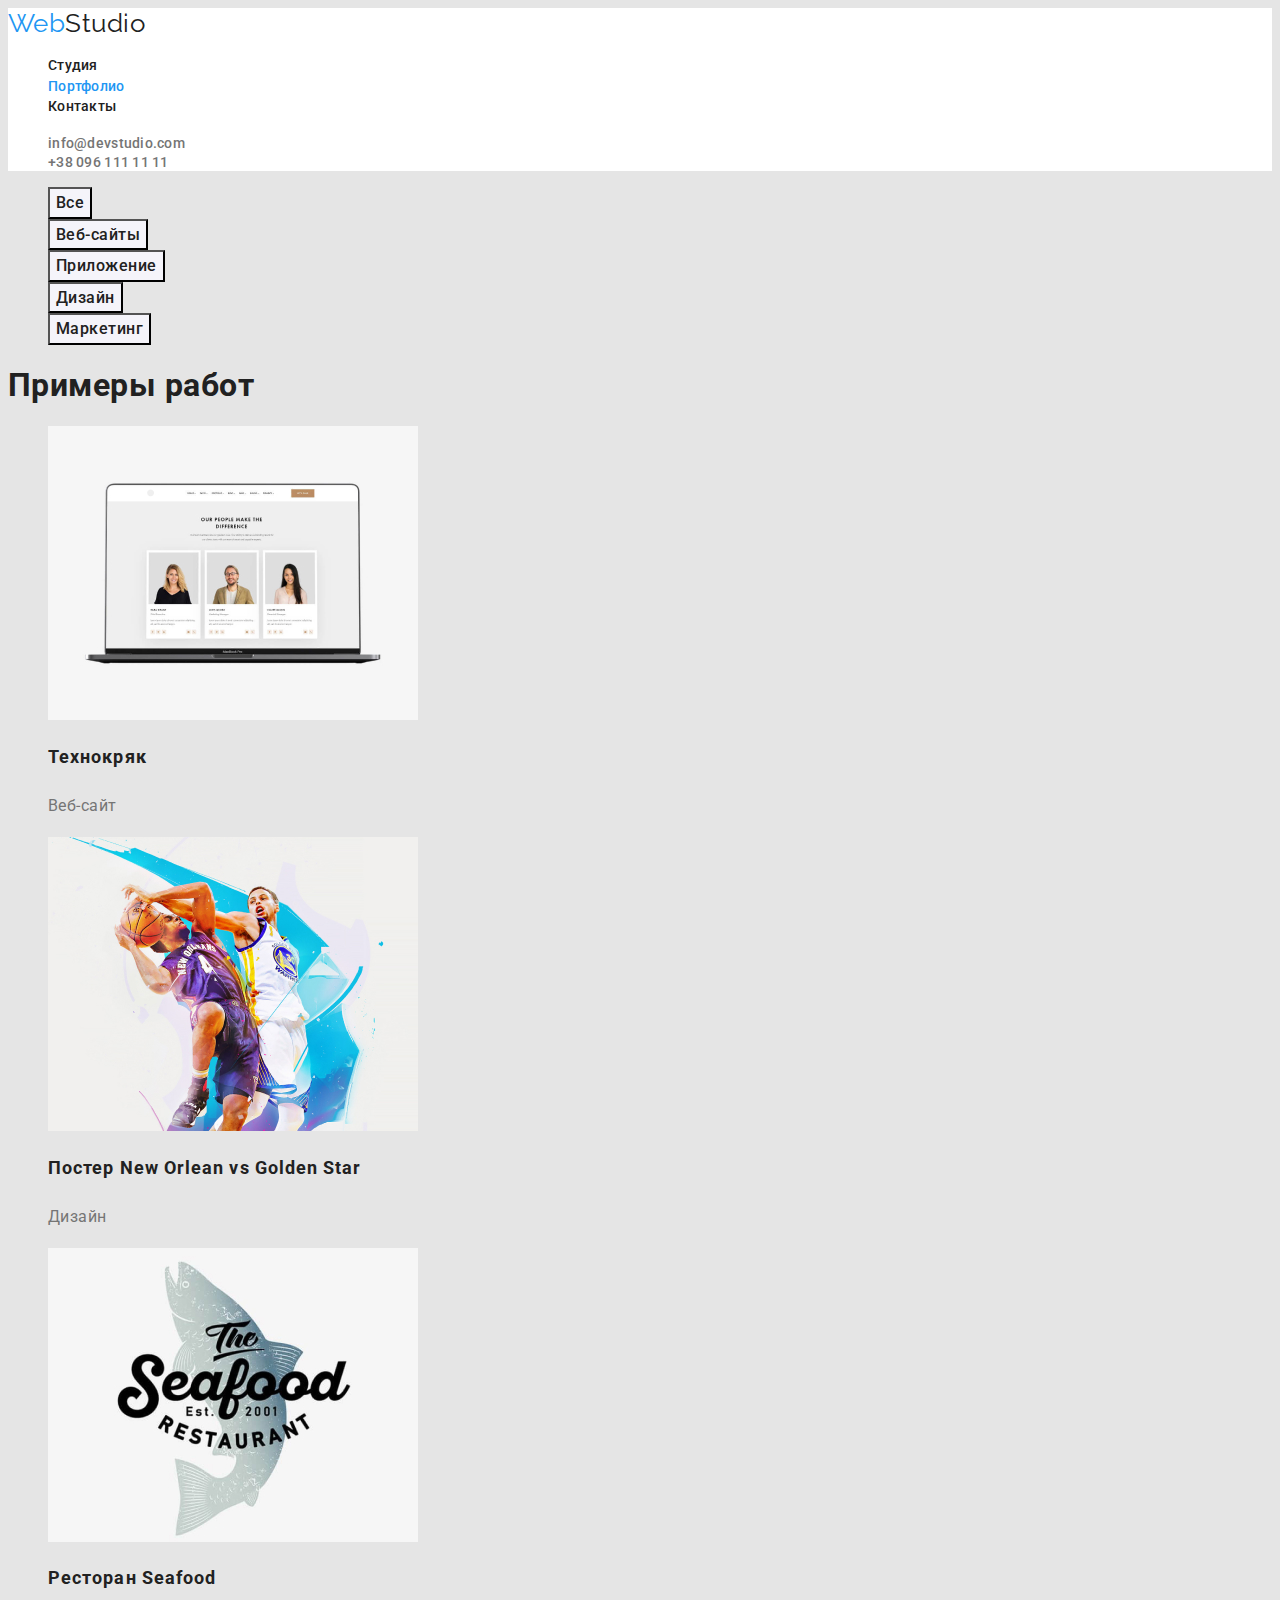
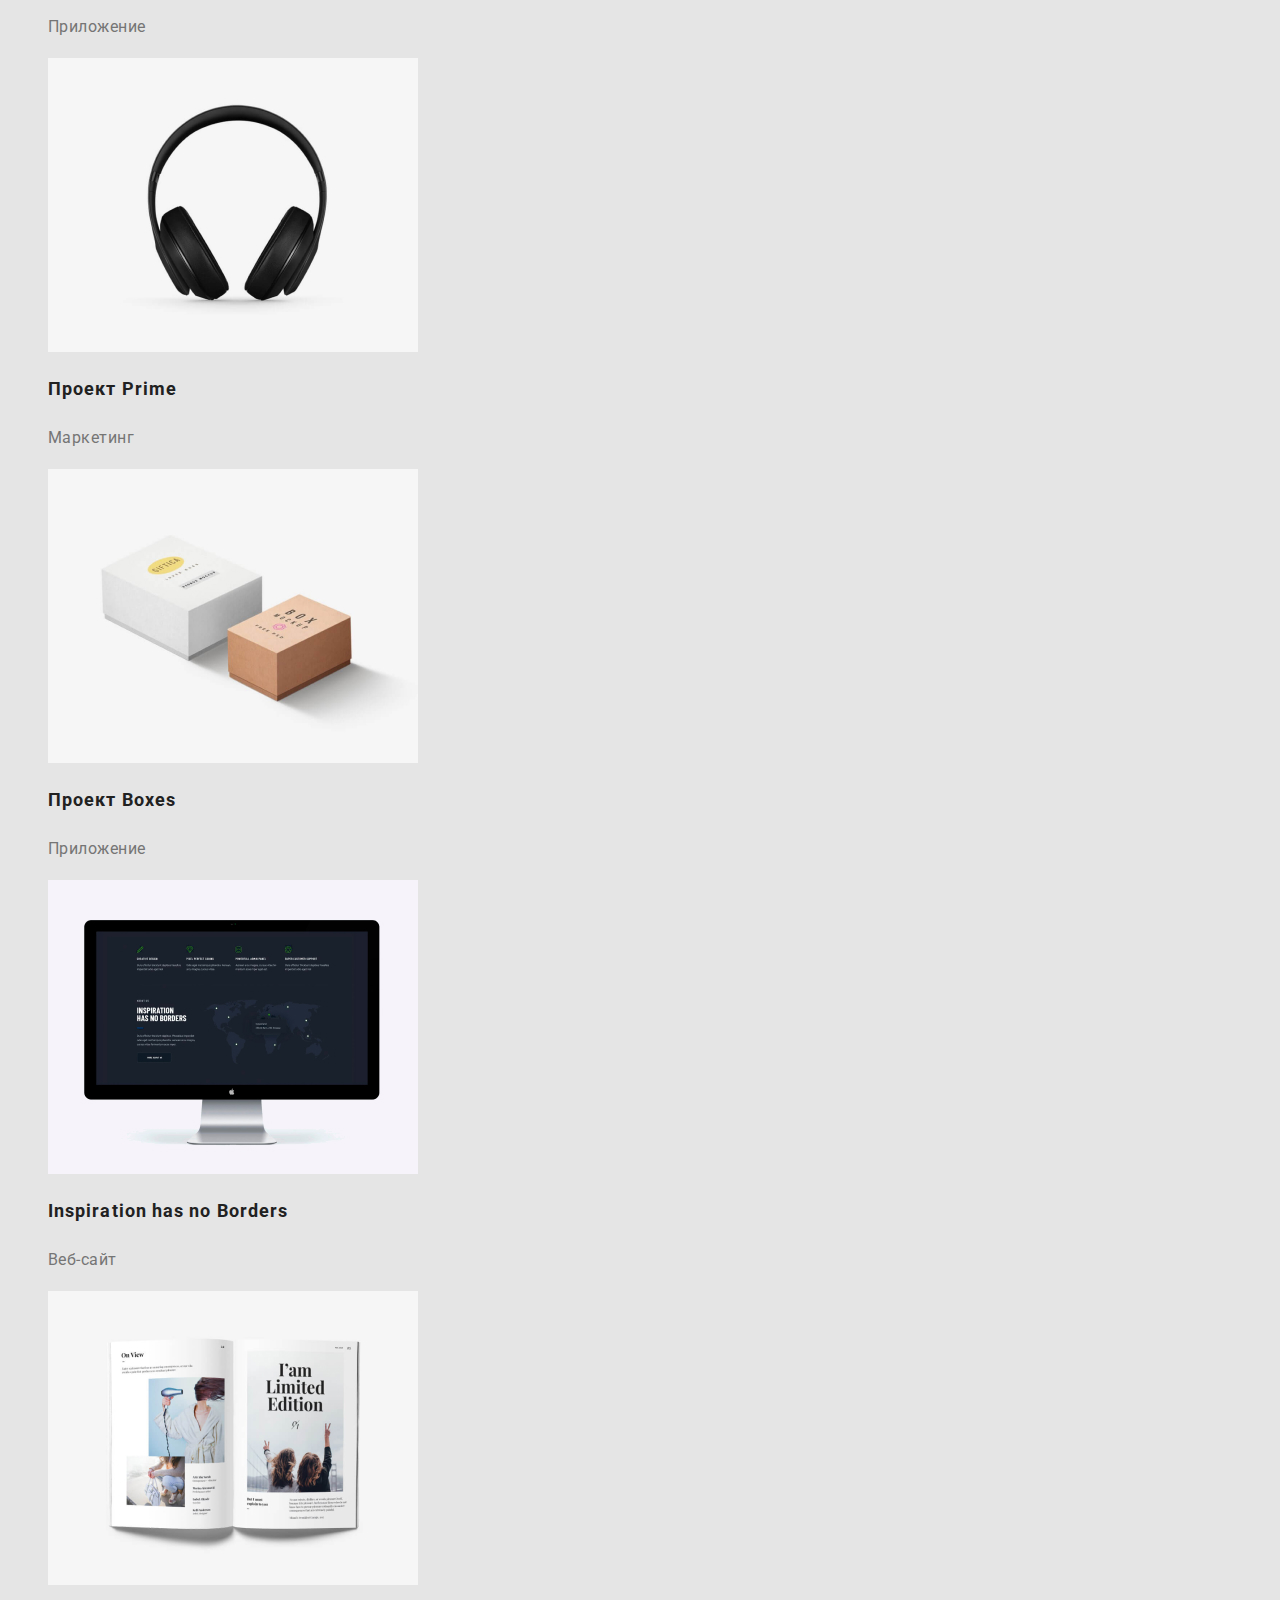
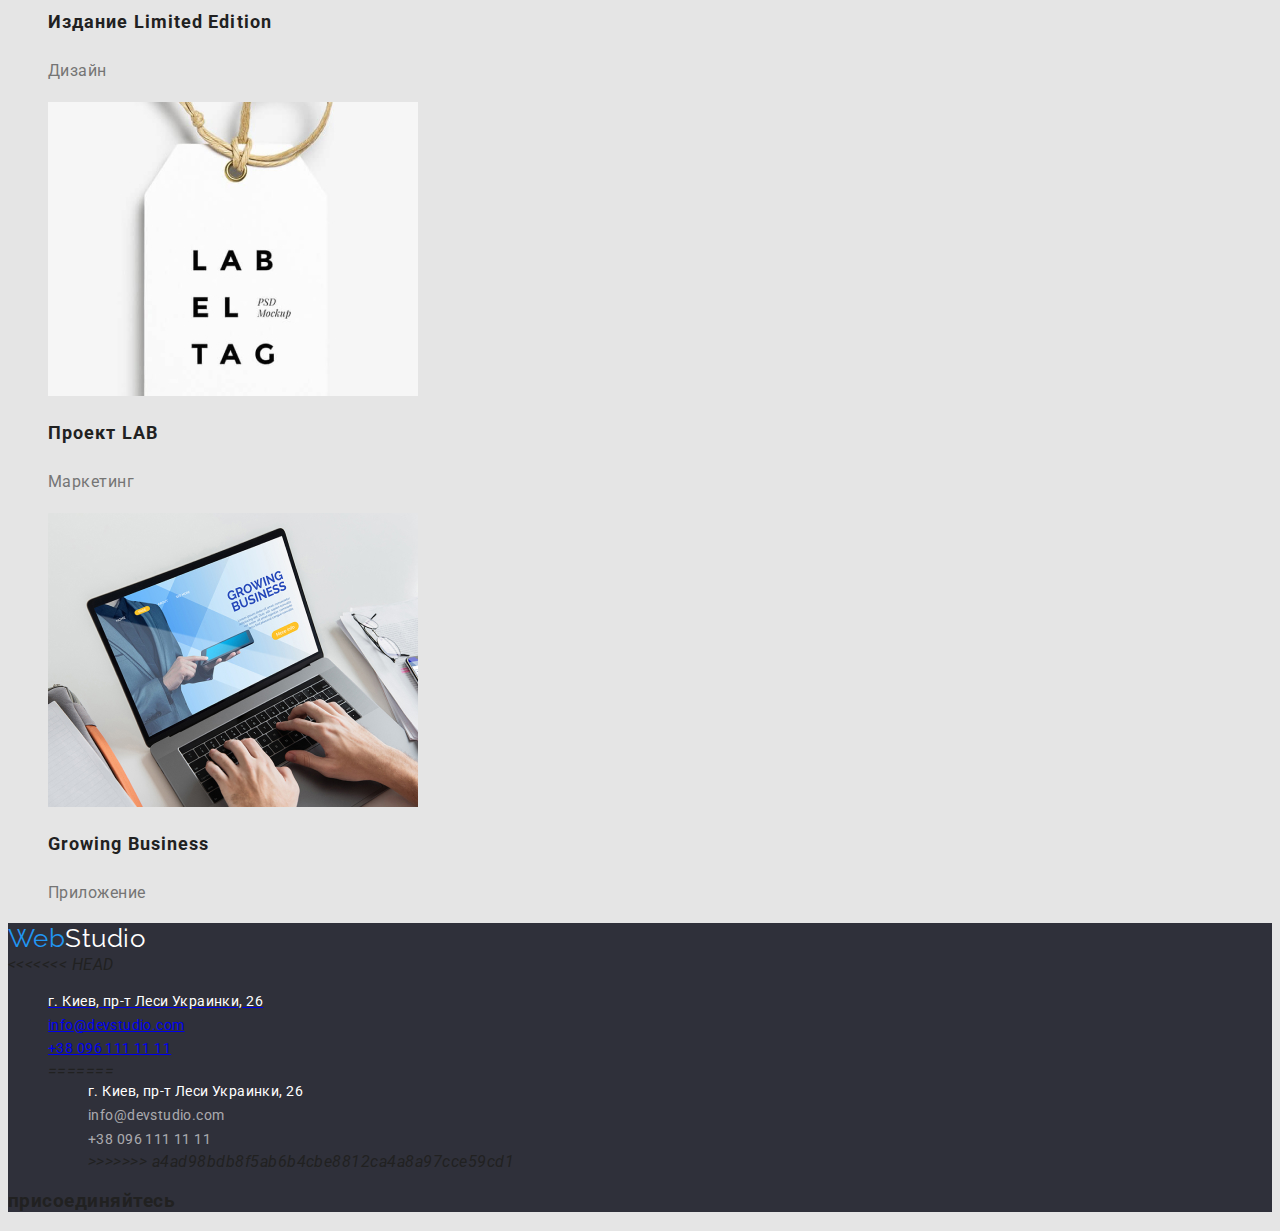
==== commit 69e9061d: "15-01" ====
--- a/portfolio.html
+++ b/portfolio.html
@@ -17,15 +17,15 @@
         <nav>
             <a class="logo" href="/">Web<span class="color-logo-header">Studio</span></a>
             <ul class="site-nav list">
-                <li><a href="./variant.html" class="link">Студия</a></li>
+                <li><a href="./index.html" class="link">Студия</a></li>
                 <li><a href="./portfolio.html" class="link current">Портфолио</a></li>
                 <li><a href="#contacts" class="link">Контакты</a></li>
             </ul>
         </nav>
         <!--contacts selection-->
-        <ul class="contacts-reference list">
-            <li><a href="mailto:info@devstudio.com">info@devstudio.com</a></li>
-            <li><a href="tel:+380961111111">+38 096 111 11 11</a></li>
+        <ul class="list">
+            <li><a class="reference" href="mailto:info@devstudio.com">info@devstudio.com</a></li>
+            <li><a class="reference" href="tel:+380961111111">+38 096 111 11 11</a></li>
         </ul>
     
     </header>
@@ -41,8 +41,8 @@
                 <li><button type="button" class="button secondary">Маркетинг</button></li>
             </ul>
             <!--Examples-->
+            <h1>Примеры работ</h1>
             <ul class="list">
-                <h1>Примеры работ</h1>
                 <li>
                     <img src="./images/img5.jpg" alt="Технокряк" width="370" height="294"/>
                     <h2 class="example-name">Технокряк</h2>
@@ -97,20 +97,28 @@
     <a class="logo" href="/">Web<span class="color-logo-footer">Studio</span></a>
     <!--address-->
     <address id="contacts">
+<<<<<<< HEAD
         <ul class="contacts-reference list">
             <li class="page"><a href="https://goo.gl/maps/BZQKdsraXfpykEwU6" target="_blank"><span class="link-address">г. Киев, пр-т
                         Леси Украинки, 26</span></a></li>
             <li class="page"><a href="mailto:info@devstudio.com">info@devstudio.com</a></li>
             <li class="page"><a href="tel:+380961111111">+38 096 111 11 11</a></li>
+=======
+        <ul class="list">
+            <li><a class="page" href="https://goo.gl/maps/BZQKdsraXfpykEwU6" target="_blank"><span class="link-address">г. Киев, пр-т
+                        Леси Украинки, 26</span></a></li>
+            <li><a class="page" href="mailto:info@devstudio.com">info@devstudio.com</a></li>
+            <li><a class="page" href="tel:+380961111111">+38 096 111 11 11</a></li>
+>>>>>>> a4ad98bdb8f5ab6b4cbe8812ca4a8a97cce59cd1
         </ul>
     </address>
     <h3>присоединяйтесь</h3>
-    <ul class="list">
+    <!-- <ul class="list">
         <li><a href="" aria-label="Ссылка на Instagram">Instagram</a></li>
         <li><a href="" aria-label="Ссылка на Twitter">Twitter</a></li>
         <li><a href="" aria-label="Ссылка на Facebook">Facebook</a></li>
         <li><a href="" aria-label="Ссылка на LinkedIn">LinkedIn</a></li>
-    </ul>
+    </ul> -->
 </footer>
     
 </body>
--- a/css/styles.css
+++ b/css/styles.css
@@ -6,6 +6,7 @@
     --footer-bg-color:#2F303A;
     --body-bg-color:#E5E5E5;
     --filter-bg-color:#F5F4FA;
+    --address-text-color:rgba(255, 255, 255, 0.6);
   }
           /* Цвет основного текста #212121*/
           /* Вторичный цвет текста #757575*/
@@ -65,14 +66,27 @@
   } 
    
   /* contacts selection */
-  .contacts-reference a {
+  /* .contacts { */
+    
+    .reference {
     color: var(--secondary-text-color);
     font-weight: 500;
     font-size: 14px;
     line-height: 1.14;
     letter-spacing: 0.02em;
     text-decoration: none;
-  }
+    }
+    .page {
+    color: var(--address-text-color) ;  
+    font-family: Roboto;
+    font-style: normal;
+    font-weight: 400;
+    font-size: 14px;
+    line-height: 1.71;
+    letter-spacing: 0.03em;
+    text-decoration: none;
+  }
+<<<<<<< HEAD
   .page {
     font-family: Roboto;
     font-style: normal;
@@ -83,6 +97,12 @@
   }
   .contacts-reference a:hover,
   .contacts-reference a:focus,
+=======
+    
+  .reference:hover,
+  .reference:focus,
+  .page:hover,.page:focus,
+>>>>>>> a4ad98bdb8f5ab6b4cbe8812ca4a8a97cce59cd1
   .link-address:hover,
   .link-address:focus {
     color: var(--accent-color);
@@ -100,7 +120,8 @@
     font-size: 44px;
     line-height: 1.36;
     text-align: center;
-    letter-spacing: 0.06em
+    letter-spacing: 0.06em;
+    text-transform: uppercase; 
   }
   
  /* Особености */
@@ -110,6 +131,7 @@
     font-size: 14px;
     line-height: 1.14;
     letter-spacing: 0.03em;
+    text-transform: uppercase;
   }
   .section-title-list {
     color: var(--secondary-text-color);
@@ -161,6 +183,8 @@
   .button.primary {
     background-color: var(--accent-color);
     color: var(--top-line-bg);
+    font-family: Roboto;
+    font-style: normal;
     font-weight: 700;
     font-size: 16px;
     line-height: 1.9;
@@ -174,6 +198,8 @@
   .button.secondary {
     color:var(--primary-text-color);
     background-color:var(--filter-bg-color);
+    font-family: Roboto;
+    font-style: normal;
     font-weight: 500;
     font-size: 16px;
     line-height: 1.6;
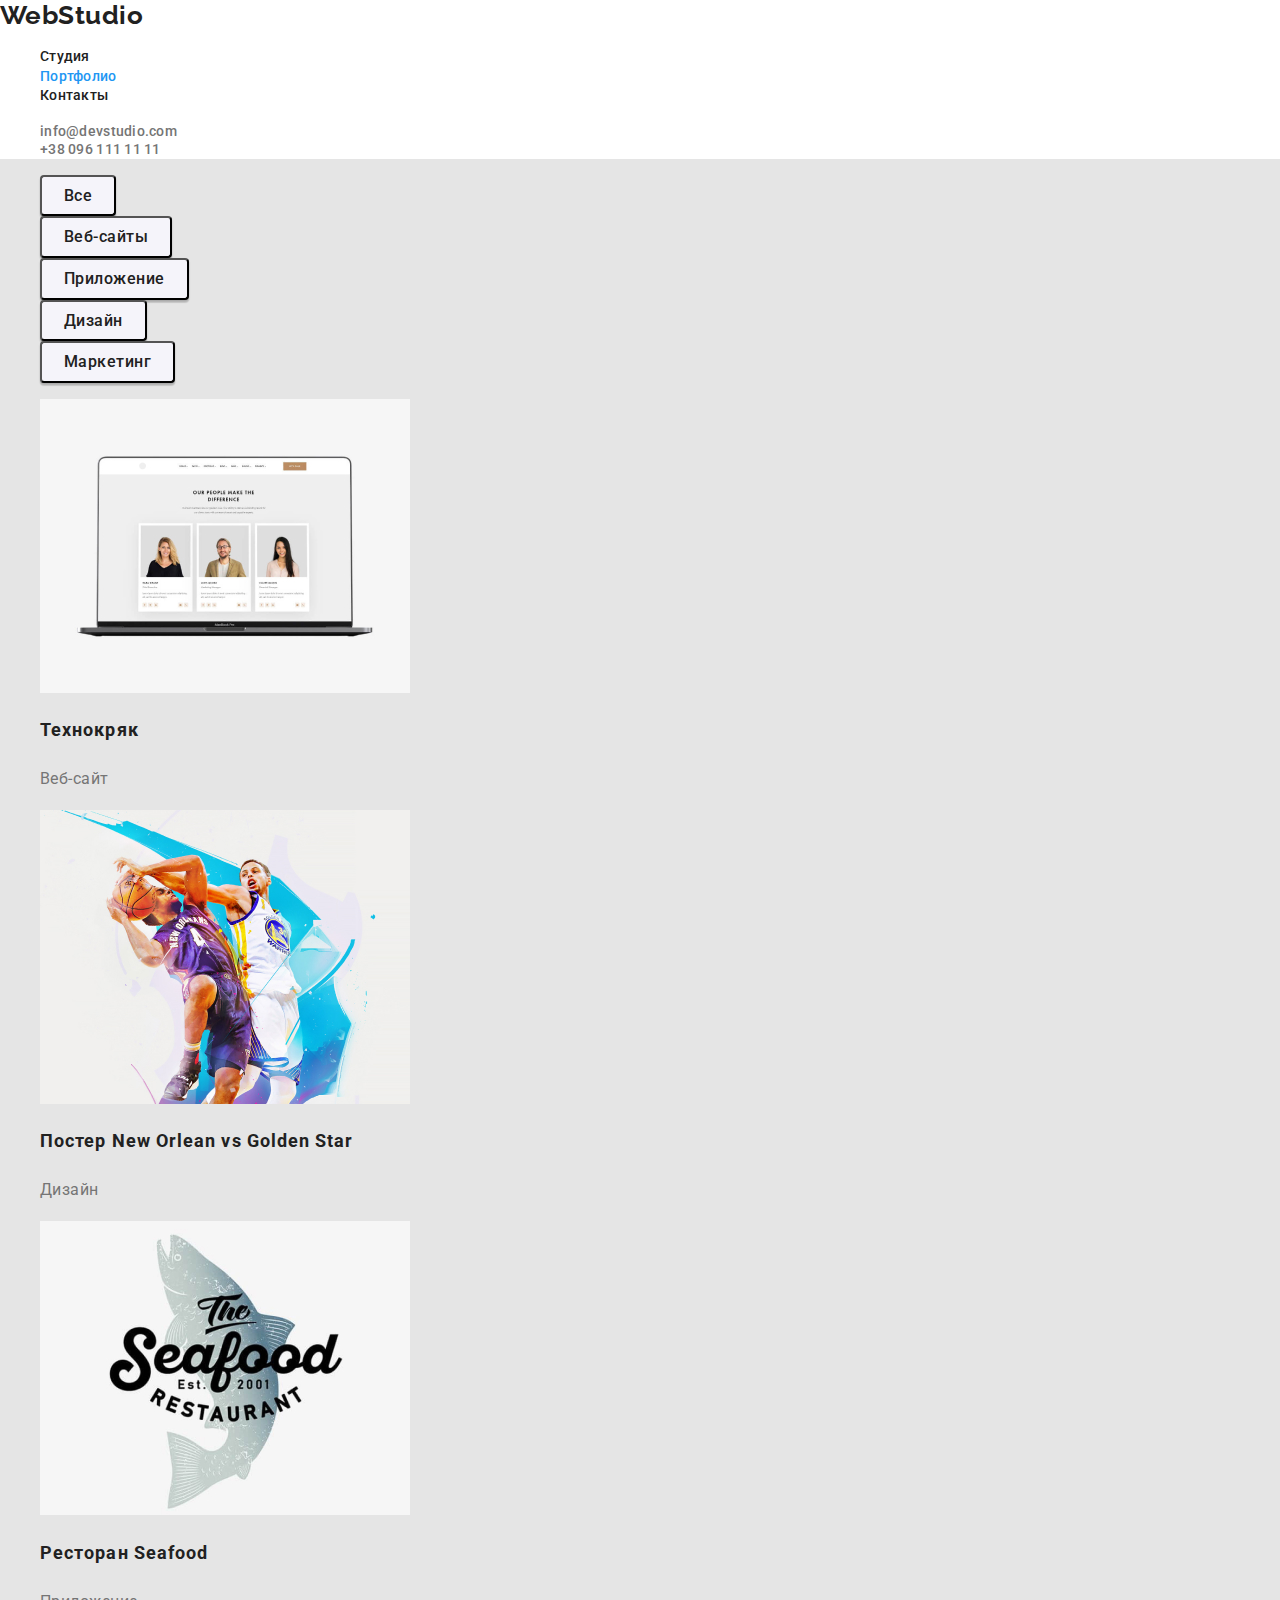
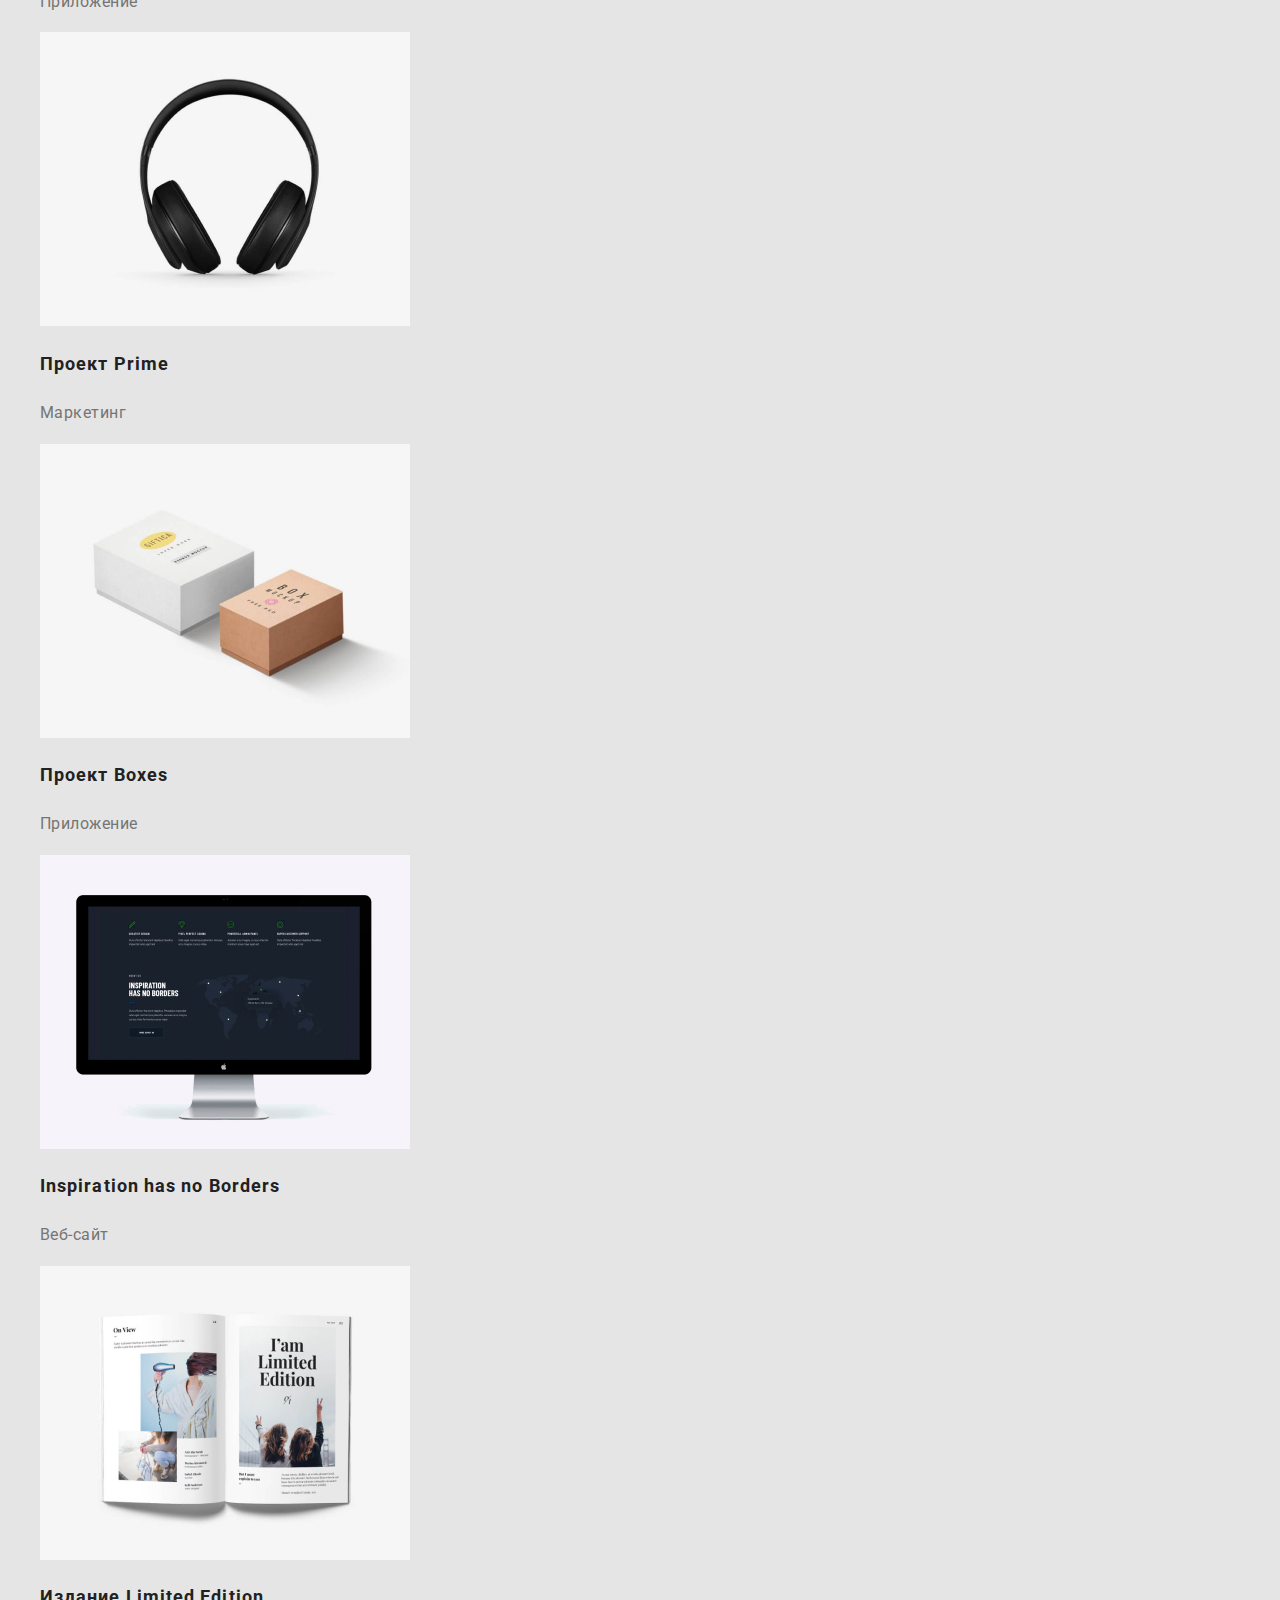
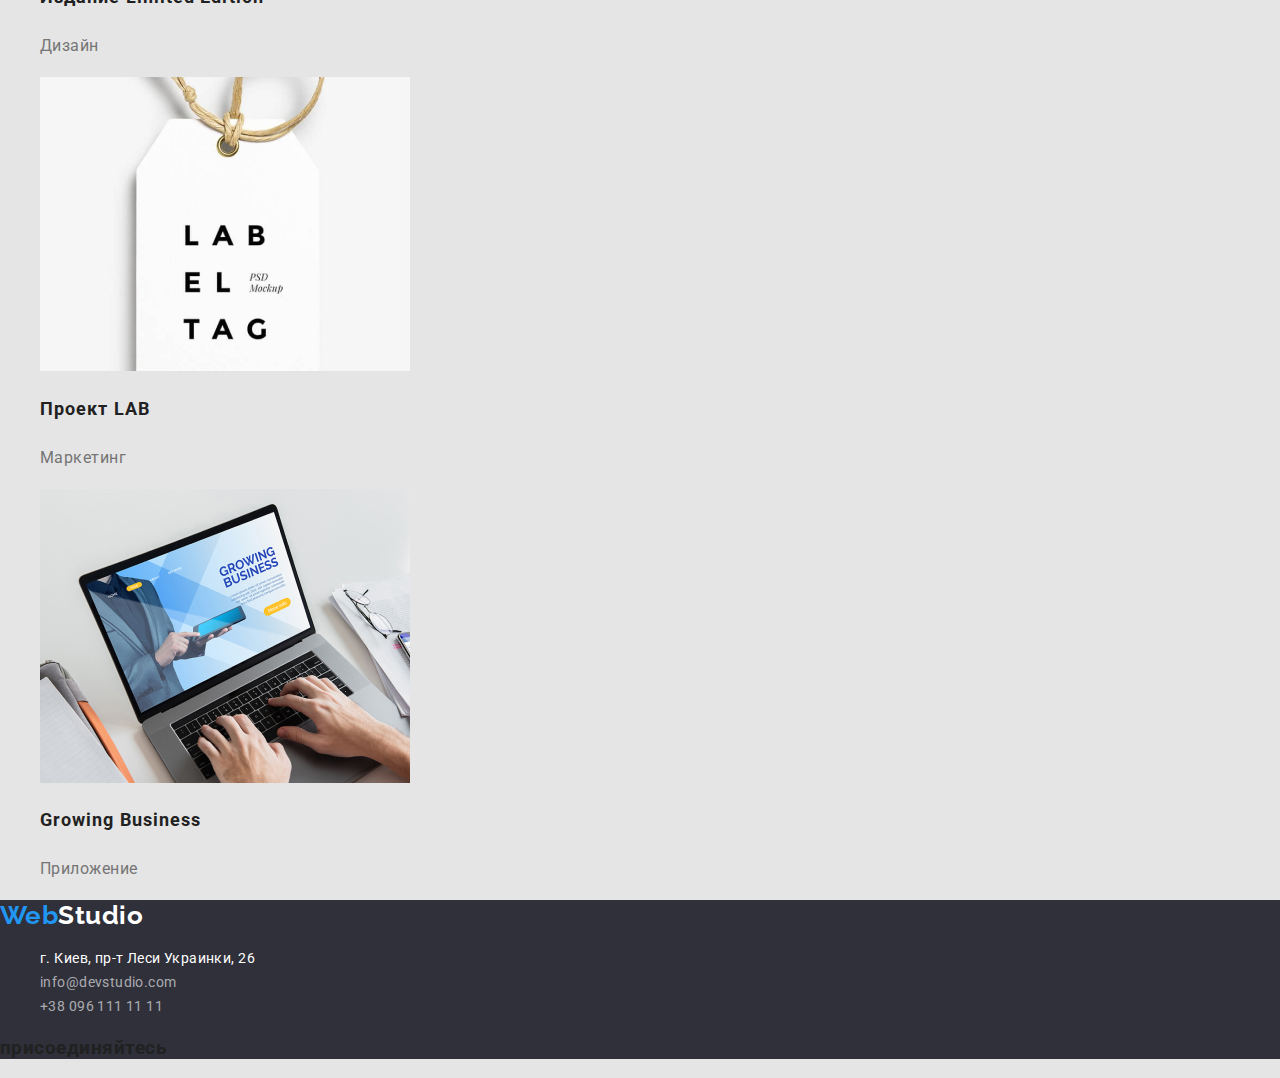
==== commit 9efc1add: "33" ====
--- a/portfolio.html
+++ b/portfolio.html
@@ -7,7 +7,8 @@
     <title>Портфолио</title>
     <link rel="preconnect" href="https://fonts.googleapis.com">
     <link rel="preconnect" href="https://fonts.gstatic.com" crossorigin>
-    <link href="https://fonts.googleapis.com/css2?family=Raleway:wght@700&family=Roboto:wght@400;500;700;900&display=swap" rel="stylesheet">
+    <link href="https://fonts.googleapis.com/css2?family=Raleway:wght@700&family=Roboto:wght@400;500;700;900&display=swap" rel="stylesheet"/>
+    <link href="https://cdnjs.cloudflare.com/ajax/libs/modern-normalize/1.1.0/modern-normalize.min.css" rel="stylesheet"/>
     <link href="./css/styles.css" rel="stylesheet" />
 </head>
 <body>
@@ -41,7 +42,7 @@
                 <li><button type="button" class="button secondary">Маркетинг</button></li>
             </ul>
             <!--Examples-->
-            <h1>Примеры работ</h1>
+            <h1 class="visually-hidden">Примеры работ</h1>
             <ul class="list">
                 <li>
                     <img src="./images/img5.jpg" alt="Технокряк" width="370" height="294"/>
@@ -97,19 +98,11 @@
     <a class="logo" href="/">Web<span class="color-logo-footer">Studio</span></a>
     <!--address-->
     <address id="contacts">
-<<<<<<< HEAD
-        <ul class="contacts-reference list">
-            <li class="page"><a href="https://goo.gl/maps/BZQKdsraXfpykEwU6" target="_blank"><span class="link-address">г. Киев, пр-т
-                        Леси Украинки, 26</span></a></li>
-            <li class="page"><a href="mailto:info@devstudio.com">info@devstudio.com</a></li>
-            <li class="page"><a href="tel:+380961111111">+38 096 111 11 11</a></li>
-=======
         <ul class="list">
             <li><a class="page" href="https://goo.gl/maps/BZQKdsraXfpykEwU6" target="_blank"><span class="link-address">г. Киев, пр-т
                         Леси Украинки, 26</span></a></li>
             <li><a class="page" href="mailto:info@devstudio.com">info@devstudio.com</a></li>
             <li><a class="page" href="tel:+380961111111">+38 096 111 11 11</a></li>
->>>>>>> a4ad98bdb8f5ab6b4cbe8812ca4a8a97cce59cd1
         </ul>
     </address>
     <h3>присоединяйтесь</h3>
--- a/css/styles.css
+++ b/css/styles.css
@@ -15,11 +15,18 @@
           /* Section bg #F5F4FA*/
           /* Footer bg #2F303A*/
           /* г. Киев, пр-т Леси Украинки, 26 #FFFFFF*/
+  html {
+    box-sizing: border-box;
+  }
+  *, *::before, *::after {
+    box-sizing: inherit;
+  }
   body {
     background-color: var(--body-bg-color);
     color:var(--primary-text-color);
     font-family:Roboto, sans-serif;
     letter-spacing: 0.03em;
+    margin: 0;
   
   } 
   
@@ -34,7 +41,8 @@
   }
   .logo {
     color:var(--accent-color);
-    font-family:Raleway;
+    font-family:Raleway,sans-serif;
+    font-weight: 700;
     font-size: 26px;
     line-height: 1.2;
     text-decoration: none;
@@ -86,23 +94,10 @@
     letter-spacing: 0.03em;
     text-decoration: none;
   }
-<<<<<<< HEAD
-  .page {
-    font-family: Roboto;
-    font-style: normal;
-    font-weight: 400;
-    font-size: 14px;
-    line-height: 1.71;
-    letter-spacing: 0.03em;
-  }
-  .contacts-reference a:hover,
-  .contacts-reference a:focus,
-=======
     
   .reference:hover,
   .reference:focus,
   .page:hover,.page:focus,
->>>>>>> a4ad98bdb8f5ab6b4cbe8812ca4a8a97cce59cd1
   .link-address:hover,
   .link-address:focus {
     color: var(--accent-color);
@@ -184,11 +179,15 @@
     background-color: var(--accent-color);
     color: var(--top-line-bg);
     font-family: Roboto;
-    font-style: normal;
     font-weight: 700;
     font-size: 16px;
     line-height: 1.9;
+    text-align: center;
     letter-spacing: 0.06em;
+    border-radius: 4px;
+    padding: 10px 32px;
+    min-width: 200px;
+    box-shadow: 0px 4px 4px rgba(0, 0, 0, 0.15);
   } 
   .button.primary:hover,
   .button.primary:focus {
@@ -199,12 +198,15 @@
     color:var(--primary-text-color);
     background-color:var(--filter-bg-color);
     font-family: Roboto;
-    font-style: normal;
     font-weight: 500;
     font-size: 16px;
     line-height: 1.6;
     text-align: center;
     letter-spacing: 0.03em;
+    min-width: 73px;
+    padding: 6px 22px; 
+    box-shadow: 0px 3px 1px rgba(0, 0, 0, 0.1), 0px 1px 2px rgba(0, 0, 0, 0.08), 0px 2px 2px rgba(0, 0, 0, 0.12);
+    border-radius: 4px;
   }
   .button.secondary:hover,
   .button.secondary:focus {
@@ -225,4 +227,55 @@
   font-size: 16px;
   line-height: 1.87;
   letter-spacing: 0.03em;
-  }+  }
+  .visually-hidden {
+  position: absolute;
+  width: 1px;
+  height: 1px;
+  margin: -1px;
+  padding: 0;
+  overflow: hidden;
+  border: 0;
+  clip: rect(0 0 0 0);
+}
+.container {
+  width: 1230px;
+  padding-left: 15px;
+  padding-right: 15px;
+  margin: 0 auto;
+  outline: 2px solid tomato;
+  
+}
+.container-logo {
+  display: inline-block;
+  width: 145px;
+  margin-top: 24px;
+  margin-left: 215px;
+  outline: 2px solid tomato;
+  
+
+}
+.container-nav {
+  display: inline-block;
+  width: 294px;
+  margin-top: 32px;
+  margin-left: 93px;
+  outline: 2px solid tomato;
+
+}
+.contacts-mail{
+  display: inline-block;
+  width: 135px;
+  margin-top: 32px;
+  margin-left: 331px;
+  outline: 2px solid tomato;
+
+}
+.contacts-tel{
+  display: inline-block;
+  width: 122px;
+  margin-top: 32px;
+  margin-left: 50px;
+  outline: 2px solid tomato;
+
+}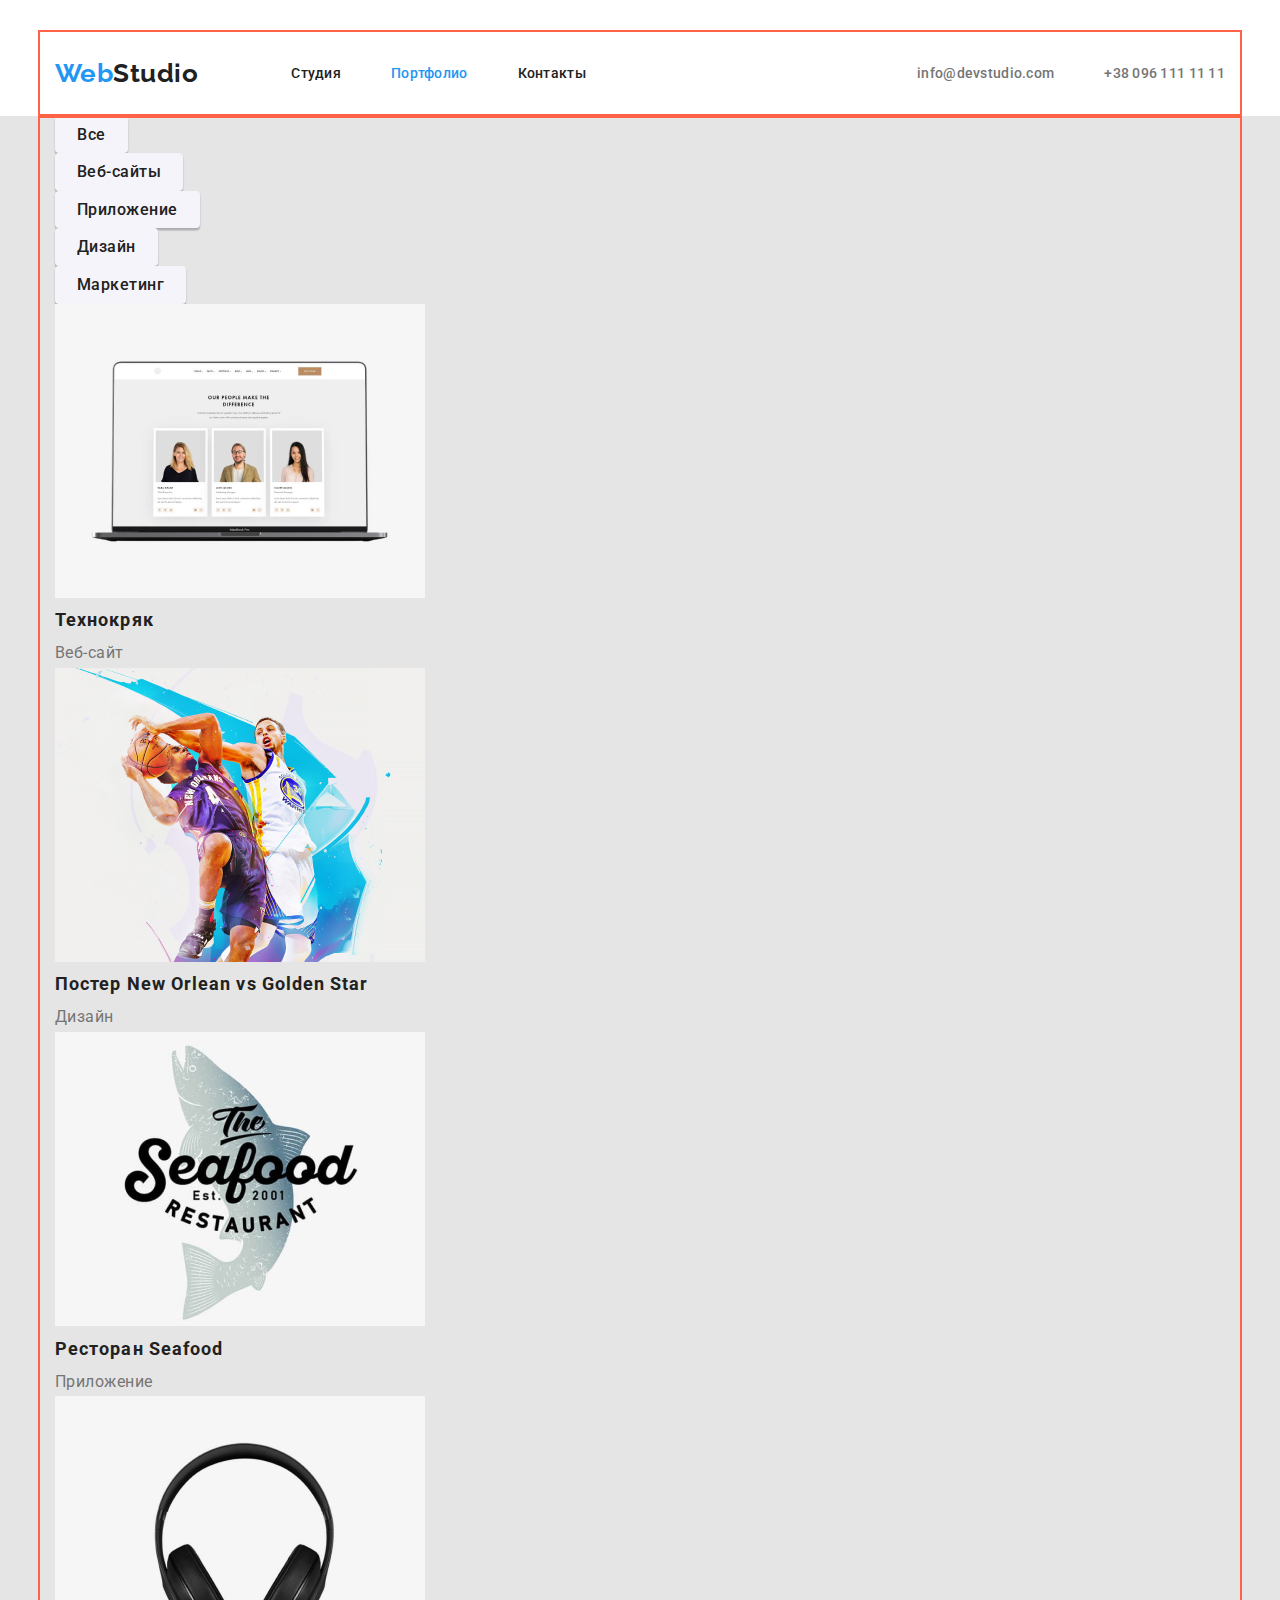
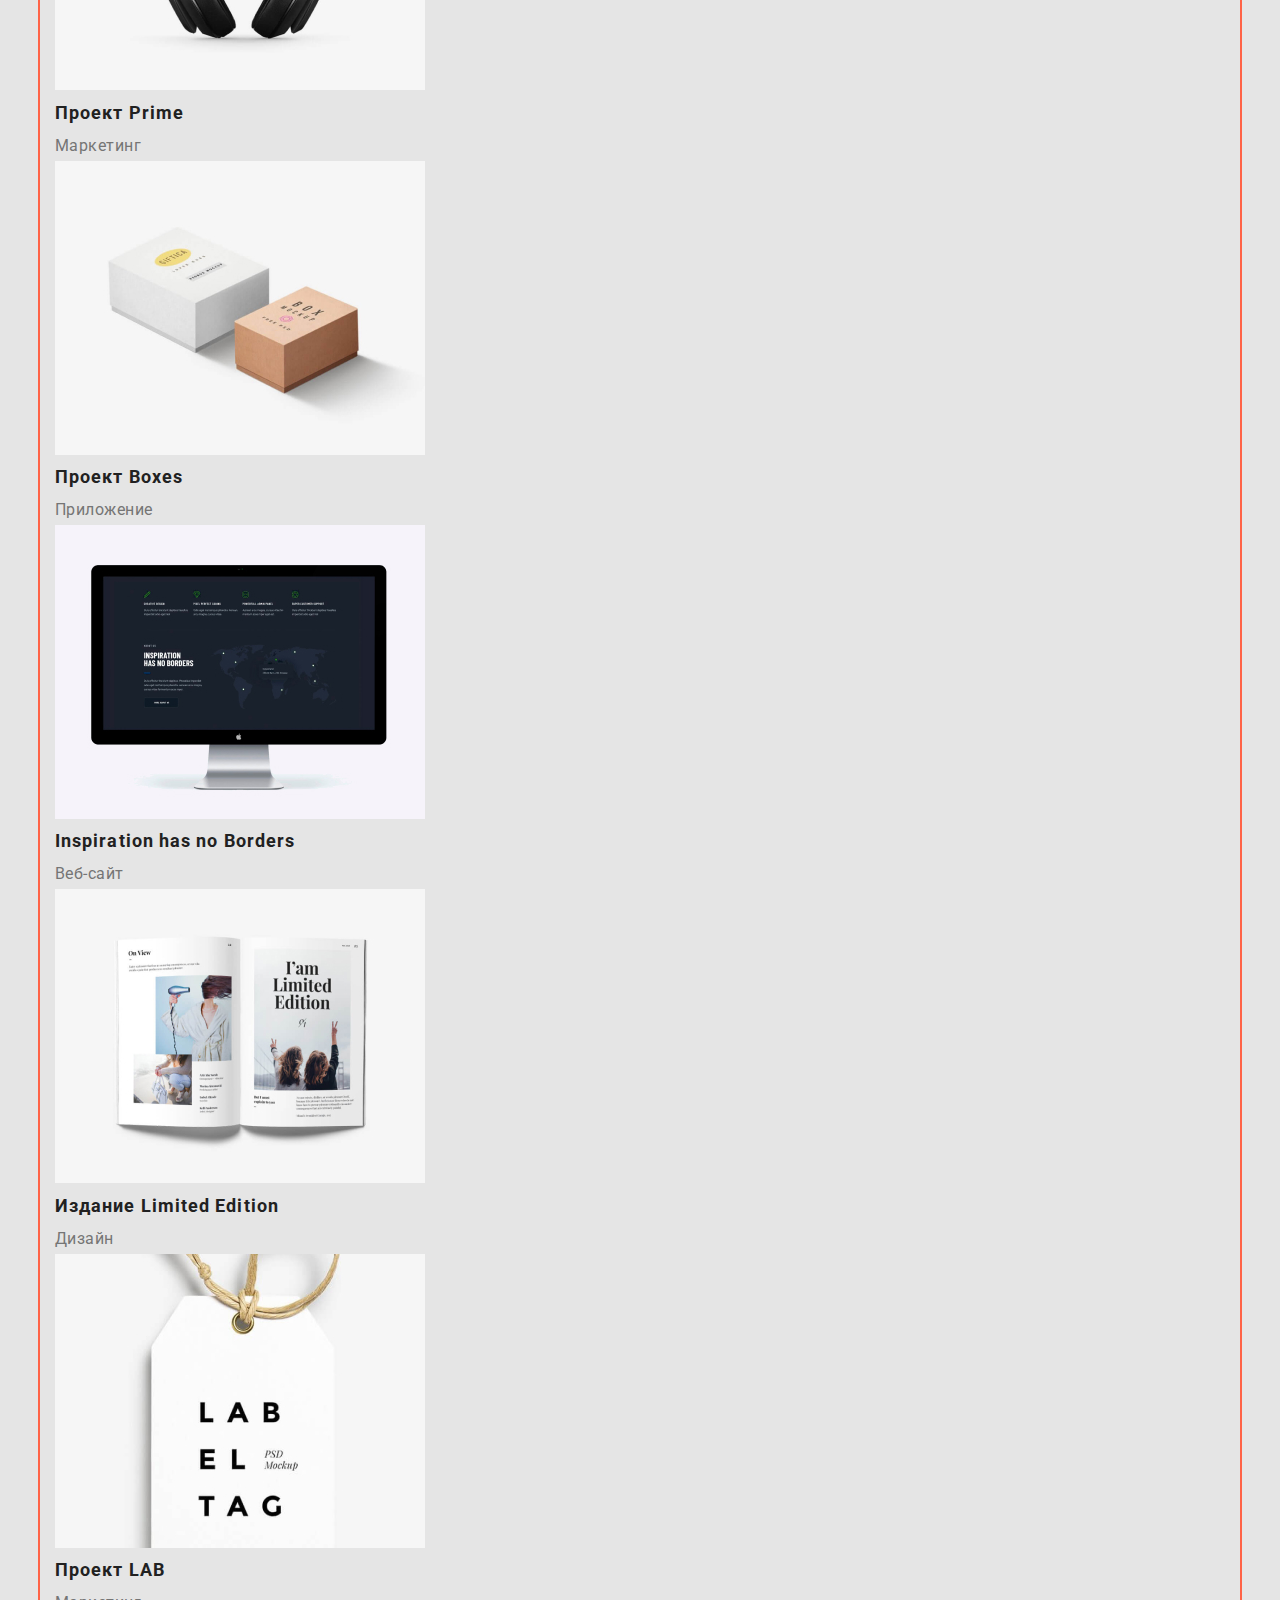
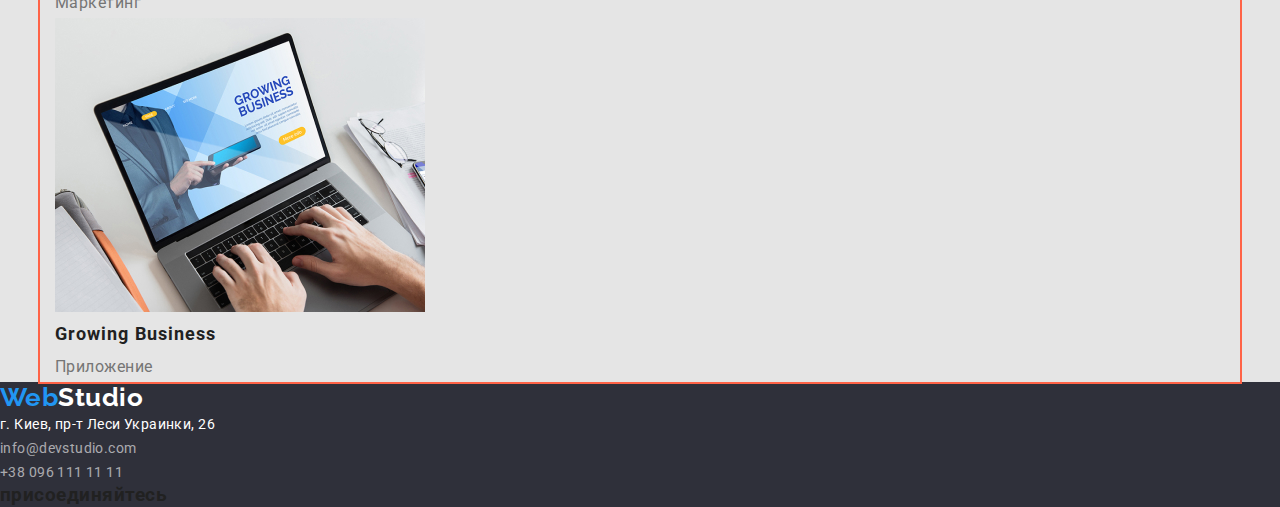
==== commit c2f6d0fe: "17-01" ====
--- a/portfolio.html
+++ b/portfolio.html
@@ -12,27 +12,31 @@
     <link href="./css/styles.css" rel="stylesheet" />
 </head>
 <body>
-    <!--Верхняя линия-->
-    <header class="line">
+    <!-- Верхняя линия -->
+    <header class="section line">
         <!--navigation-->
-        <nav>
-            <a class="logo" href="/">Web<span class="color-logo-header">Studio</span></a>
-            <ul class="site-nav list">
-                <li><a href="./index.html" class="link">Студия</a></li>
-                <li><a href="./portfolio.html" class="link current">Портфолио</a></li>
-                <li><a href="#contacts" class="link">Контакты</a></li>
-            </ul>
-        </nav>
-        <!--contacts selection-->
-        <ul class="list">
-            <li><a class="reference" href="mailto:info@devstudio.com">info@devstudio.com</a></li>
-            <li><a class="reference" href="tel:+380961111111">+38 096 111 11 11</a></li>
-        </ul>
-    
+        <div class="container">
+            <nav class="page-nav">
+                <div class="container-logo"><a class="logo" href="/">Web<span class="color-logo-header">Studio</span></a>
+                </div>
+                <ul class="site-nav list">
+                    <li class="nav-item"><a href="./index.html" class="link">Студия</a></li>
+                    <li class="nav-item"><a href="./portfolio.html" class="link current">Портфолио</a></li>
+                    <li class="nav-item"><a href="#contacts" class="link">Контакты</a></li>
+                </ul>
+                <!--contacts selection-->
+                <ul class="contacts list">
+                    <li class="contacts-item"><a class="reference" href="mailto:info@devstudio.com">info@devstudio.com</a>
+                    </li>
+                    <li class="contacts-item"><a class="reference" href="tel:+380961111111">+38 096 111 11 11</a></li>
+                </ul>
+            </nav>
+        </div>
     </header>
     <main>
         <!--Портфолио-->
         <section>
+            <div class="container">
             <!--Filters buttons-->
             <ul class="list">
                 <li><button type="button" class="button secondary">Все</button></li>
@@ -90,7 +94,7 @@
                     <p class="direction">Приложение</p>
                 </li>
             </ul>
-
+        </div>
         </section>
     </main>
     <!--Подвал-->
--- a/css/styles.css
+++ b/css/styles.css
@@ -29,15 +29,21 @@
     margin: 0;
   
   } 
-  
   .list {
     list-style: none;
+    padding: 0;
+    margin: 0;
+  }
+  h1,h2,h3,h4,h5,h6,p {
+    margin-top: 0;
+    margin-bottom: 0;
   }
    
   /* Верхняя линия */
   /* Logo */
   .line {
     background-color: var(--top-line-bg);
+    padding-top: 32px;
   }
   .logo {
     color:var(--accent-color);
@@ -57,7 +63,21 @@
      color:var(--top-line-bg);
   }
   /* Navigation */
+  .page-nav {
+    display: flex;
+    align-items: center;
+    
+  }
+  .site-nav{
+    display: flex;
+    margin-left: 93px;
+
+  }
   .site-nav .link{
+    display: block;
+    padding-top: 32px;
+    padding-bottom: 32px;
+
     color:var(--primary-text-color);
     font-weight: 500;
     font-size: 14px;
@@ -72,18 +92,37 @@
   .site-nav .link.current {
   color: var(--accent-color);
   } 
+  .site-nav .nav-item + .nav-item {
+    margin-left: 50px;
+  }
+  /* .nav-item:last-child{
+    margin-right: 0;
+  } */
+
    
   /* contacts selection */
-  /* .contacts { */
-    
+      .contacts {
+      display: flex;
+      margin-left: auto;
+    }
     .reference {
+    display: block;
+    padding-top: 32px;
+    padding-bottom: 32px; 
+
     color: var(--secondary-text-color);
     font-weight: 500;
     font-size: 14px;
     line-height: 1.14;
     letter-spacing: 0.02em;
     text-decoration: none;
+    
     }
+    /* .contacts-item:not(:last-child) { */
+      .contacts .contacts-item + .contacts-item {
+        margin-left: 50px;
+      }
+    
     .page {
     color: var(--address-text-color) ;  
     font-family: Roboto;
@@ -102,24 +141,40 @@
   .link-address:focus {
     color: var(--accent-color);
   }
+  /* .section { */
+    /* padding-top: 94px; */
+    /* padding-bottom: 94px; */
+  
    
     /* Шапка  */
    /* Services */
    .section-services {
      background-color: var(--footer-bg-color);
      color: var(--top-line-bg);
+     text-align: center;
    }
    .services-decision{
+    margin-top: 0;
+    margin-bottom: 30px;
+    padding-top: 200px;
     color: var(--primery-whitte-color);
     font-weight: 900;
     font-size: 44px;
     line-height: 1.36;
-    text-align: center;
     letter-spacing: 0.06em;
     text-transform: uppercase; 
   }
   
  /* Особености */
+  .feature {
+    display: flex;
+    flex-wrap: wrap;
+  }
+  .feature .list-item {
+    width: 270px;
+    background: turquoise;
+  }
+
   .section-title {
     color:var(--primary-text-color);
     font-weight: 700;
@@ -127,30 +182,42 @@
     line-height: 1.14;
     letter-spacing: 0.03em;
     text-transform: uppercase;
+    margin-top: 0;
+    margin-bottom: 10px;
+    padding-top: 94px;
   }
   .section-title-list {
     color: var(--secondary-text-color);
     font-weight: 400;
     font-size: 14px;
     line-height: 1.7;
-    letter-spacing: 0.03em; 
+    letter-spacing: 0.03em;
+    margin-top: 0;
+    margin-bottom: 94px;
+    
   }
    /* Чем мы занимаемся Наша команда*/
-   .team {
+  .team {
     color: var(--primary-text-color);
     font-weight: 700;
     font-size: 36px;
     line-height: 1.17;
     text-align: center;
     letter-spacing: 0.03em;
-  }
-   .name {
+    margin-top: 0;
+    margin-bottom: 50px ;
+
+  }
+ 
+  .name {
     color: var(--primary-text-color); 
     font-weight: 500;
     font-size: 16px;
     line-height: 1.18;
     text-align: center;
     letter-spacing: 0.03em;
+    margin-top: 0;
+    margin-bottom: 10px ;
    }
    .occupation {
     color: var(--secondary-text-color);
@@ -159,6 +226,8 @@
     line-height: 1.19;
     text-align: center;
     letter-spacing: 0.03em;
+    margin-top: 0;
+    margin-bottom: 30px ;
 
    }
   /* Footer */
@@ -174,6 +243,7 @@
     color:var(--primary-text-color);
     background-color:var(--body-bg-color);
     cursor: pointer;
+    border: 1px solid transparent;
   }
   .button.primary {
     background-color: var(--accent-color);
@@ -185,9 +255,10 @@
     text-align: center;
     letter-spacing: 0.06em;
     border-radius: 4px;
-    padding: 10px 32px;
+    padding: 9px 31px;
     min-width: 200px;
     box-shadow: 0px 4px 4px rgba(0, 0, 0, 0.15);
+    margin-bottom: 200px;
   } 
   .button.primary:hover,
   .button.primary:focus {
@@ -204,7 +275,7 @@
     text-align: center;
     letter-spacing: 0.03em;
     min-width: 73px;
-    padding: 6px 22px; 
+    padding: 5px 21px; 
     box-shadow: 0px 3px 1px rgba(0, 0, 0, 0.1), 0px 1px 2px rgba(0, 0, 0, 0.08), 0px 2px 2px rgba(0, 0, 0, 0.12);
     border-radius: 4px;
   }
@@ -239,43 +310,11 @@
   clip: rect(0 0 0 0);
 }
 .container {
-  width: 1230px;
+  width: 1200px;
+  margin: 0 auto;
   padding-left: 15px;
   padding-right: 15px;
-  margin: 0 auto;
   outline: 2px solid tomato;
-  
-}
-.container-logo {
-  display: inline-block;
-  width: 145px;
-  margin-top: 24px;
-  margin-left: 215px;
-  outline: 2px solid tomato;
-  
-
-}
-.container-nav {
-  display: inline-block;
-  width: 294px;
-  margin-top: 32px;
-  margin-left: 93px;
-  outline: 2px solid tomato;
-
-}
-.contacts-mail{
-  display: inline-block;
-  width: 135px;
-  margin-top: 32px;
-  margin-left: 331px;
-  outline: 2px solid tomato;
-
-}
-.contacts-tel{
-  display: inline-block;
-  width: 122px;
-  margin-top: 32px;
-  margin-left: 50px;
-  outline: 2px solid tomato;
-
-}+  }  
+
+
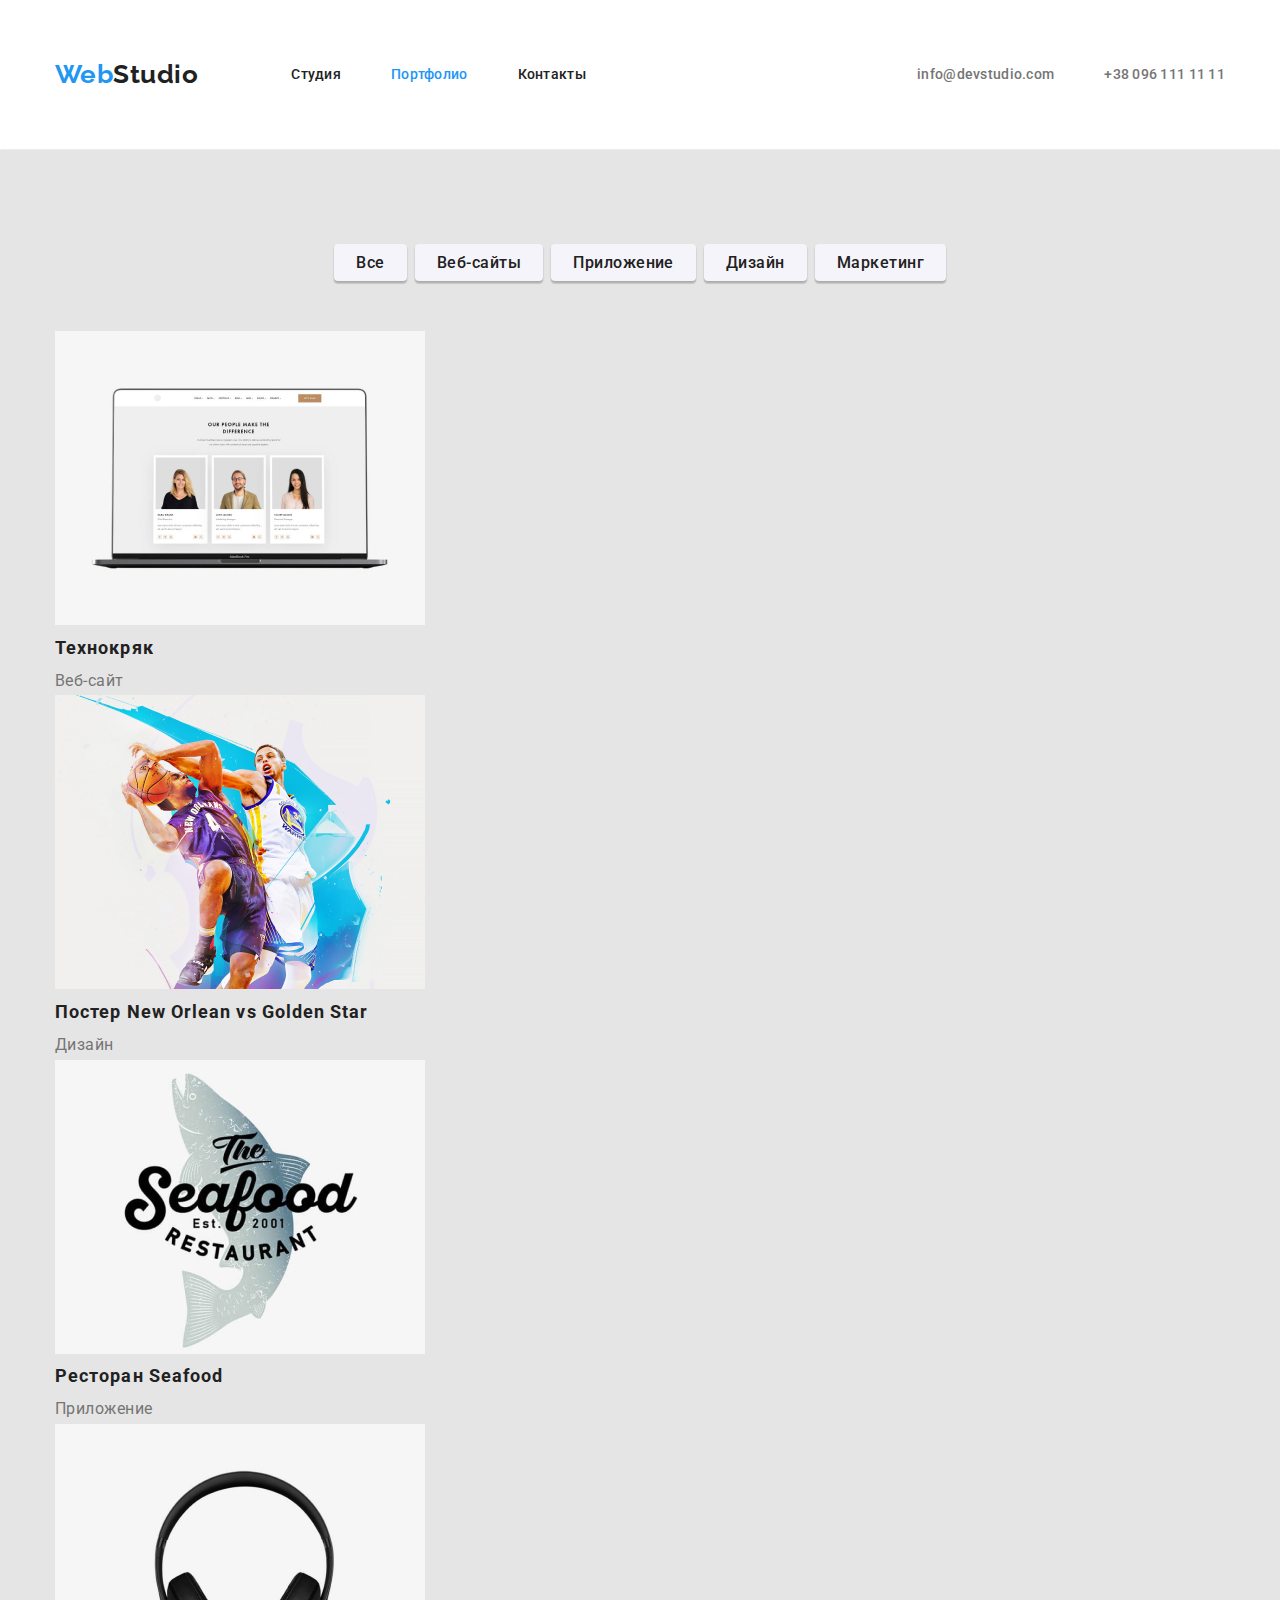
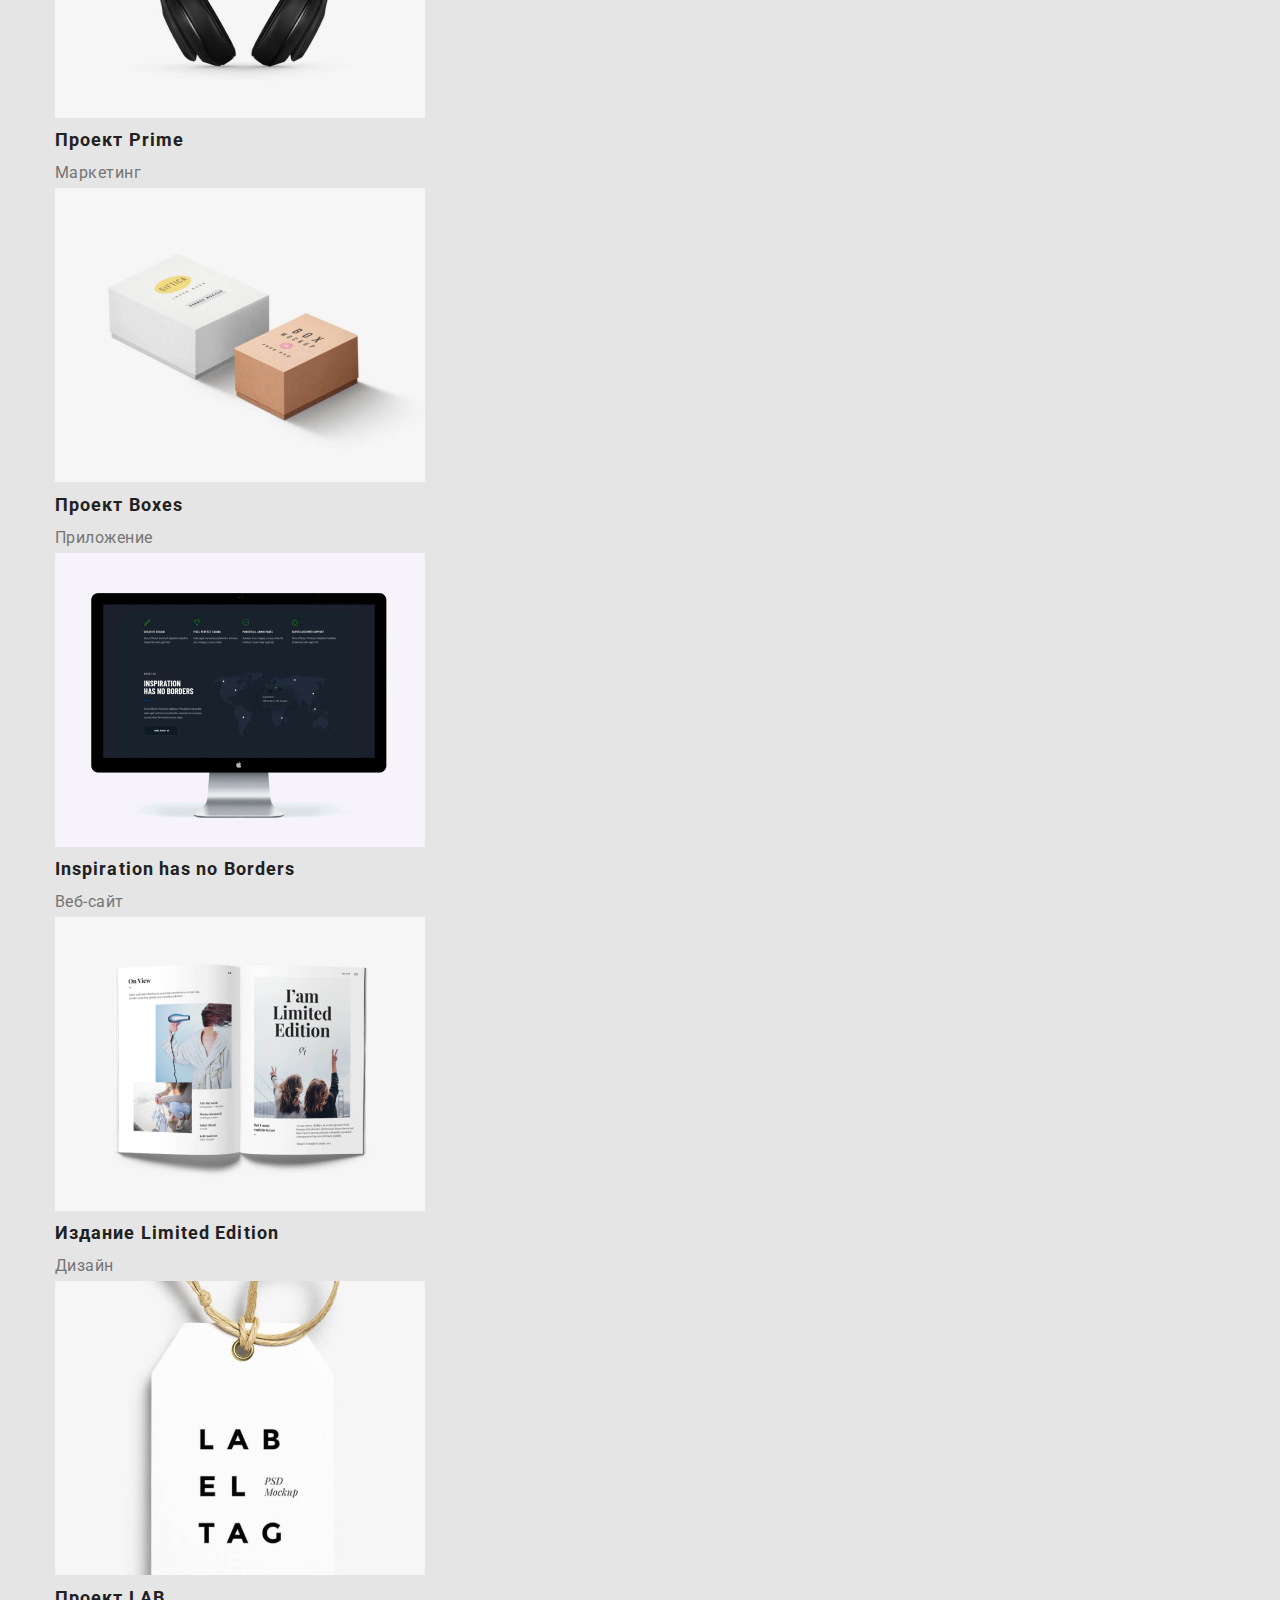
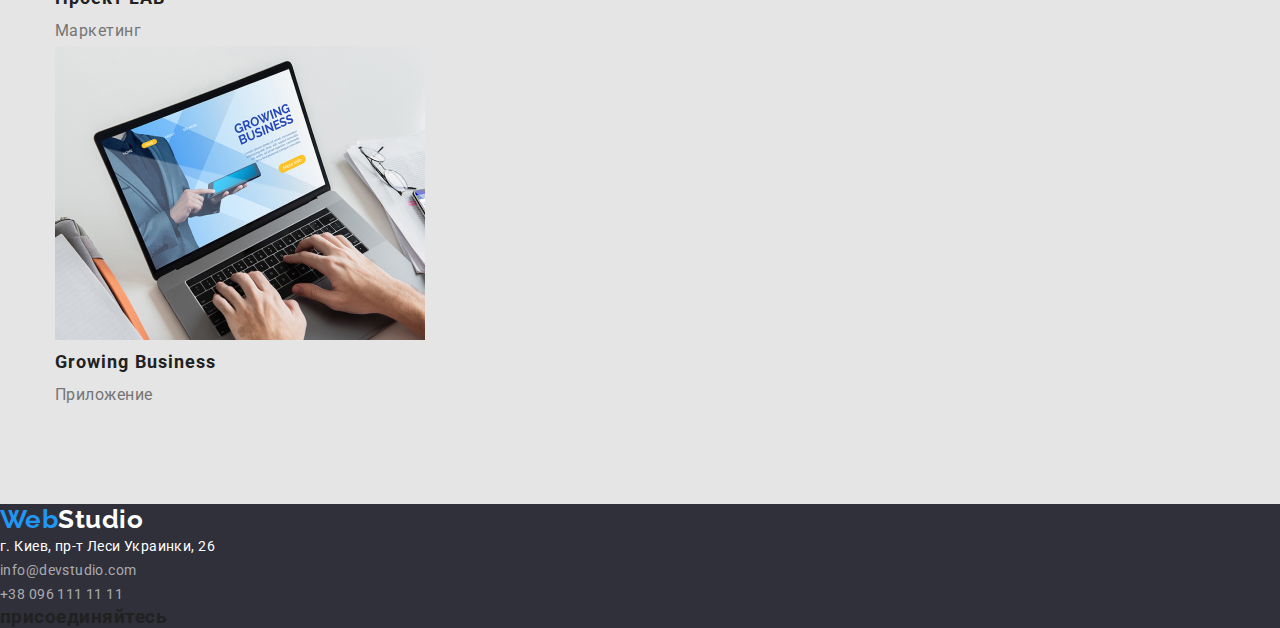
==== commit b5ff07dc: "20-01" ====
--- a/portfolio.html
+++ b/portfolio.html
@@ -35,16 +35,18 @@
     </header>
     <main>
         <!--Портфолио-->
-        <section>
+        <section class="section-examples">
             <div class="container">
             <!--Filters buttons-->
-            <ul class="list">
-                <li><button type="button" class="button secondary">Все</button></li>
-                <li><button type="button" class="button secondary">Веб-сайты</button></li>
-                <li><button type="button" class="button secondary">Приложение</button></li>
-                <li><button type="button" class="button secondary">Дизайн</button></li>
-                <li><button type="button" class="button secondary">Маркетинг</button></li>
+            <div class="filters-section">
+                <ul class="filters-bt list">
+                <li class="bt-item"><button type="button" class="button secondary">Все</button></li>
+                <li class="bt-item"><button type="button" class="button secondary">Веб-сайты</button></li>
+                <li class="bt-item"><button type="button" class="button secondary">Приложение</button></li>
+                <li class="bt-item"><button type="button" class="button secondary">Дизайн</button></li>
+                <li class="bt-item"><button type="button" class="button secondary">Маркетинг</button></li>
             </ul>
+            </div>
             <!--Examples-->
             <h1 class="visually-hidden">Примеры работ</h1>
             <ul class="list">
--- a/css/styles.css
+++ b/css/styles.css
@@ -29,6 +29,11 @@
     margin: 0;
   
   } 
+  header {
+    border: 1px solid transparent;
+    border-bottom-color: #ECECEC;
+
+  }
   .list {
     list-style: none;
     padding: 0;
@@ -44,7 +49,25 @@
   .line {
     background-color: var(--top-line-bg);
     padding-top: 32px;
-  }
+    padding-bottom: 32px;
+    
+
+  }
+.cap{
+
+  }
+.exception {
+
+}
+.cooperate {
+
+}
+.personnel{
+
+}
+.cellar {
+
+}
   .logo {
     color:var(--accent-color);
     font-family:Raleway,sans-serif;
@@ -166,14 +189,24 @@
   }
   
  /* Особености */
+ .section-exception{
+   background:var(--body-bg-color);
+ }
   .feature {
     display: flex;
     flex-wrap: wrap;
+       
   }
   .feature .list-item {
     width: 270px;
-    background: turquoise;
-  }
+    margin-right: 30px;
+  }
+  .list-item:last-child {
+    margin-right: 0;
+  }
+  
+
+
 
   .section-title {
     color:var(--primary-text-color);
@@ -196,7 +229,8 @@
     margin-bottom: 94px;
     
   }
-   /* Чем мы занимаемся Наша команда*/
+   /* Чем мы занимаемся */
+
   .team {
     color: var(--primary-text-color);
     font-weight: 700;
@@ -208,6 +242,38 @@
     margin-bottom: 50px ;
 
   }
+  .feature .team-list {
+    width: 370px;
+    margin-right: 30px;
+    margin-bottom: 94px;
+  }
+  .team-list:last-child {
+    margin-right: 0; 
+  }
+  /*  Наша команда */
+  .section-personnel {
+    background-color: var(--filter-bg-color);
+  }
+  .personnel {
+    padding-top: 94px;
+    padding-bottom: 94px;
+  }
+  .name-list {
+    background:#FFFFFF; 
+    width: 270 px;box-shadow: 0px 1px 3px rgba(0, 0, 0, 0.12),
+     0px 1px 1px rgba(0, 0, 0, 0.14),
+     0px 2px 1px rgba(0, 0, 0, 0.2);
+    border-radius: 0px 0px 4px 4px;
+    margin-right: 30px;
+   
+
+   }
+   .name-list:last-child {
+     margin-right: 0;
+   }
+   .feature .name-list-icon{
+     margin-bottom: 30px;
+   }
  
   .name {
     color: var(--primary-text-color); 
@@ -218,6 +284,7 @@
     letter-spacing: 0.03em;
     margin-top: 0;
     margin-bottom: 10px ;
+    padding-top: 30px;
    }
    .occupation {
     color: var(--secondary-text-color);
@@ -228,6 +295,9 @@
     letter-spacing: 0.03em;
     margin-top: 0;
     margin-bottom: 30px ;
+
+   }
+   .name-list {
 
    }
   /* Footer */
@@ -285,6 +355,25 @@
       background-color: var(--accent-color);
   }
    /* Портфолио */
+    .section-examples {
+      padding-top: 94px;
+      padding-bottom: 94px;
+    }
+   .filters-bt {
+     display: flex;
+     align-items: center;
+     justify-content: center;
+   }
+    .filters-section{
+      padding-top: 0;
+      padding-bottom: 16px;
+      margin-top: 0;
+      margin-bottom: 34px;
+    }
+    .filters-bt .bt-item + .bt-item {
+      margin-left: 8px;
+    }
+
   .example-name{
   color:var(--primary-text-color) ;
   font-weight: 700;
@@ -314,7 +403,7 @@
   margin: 0 auto;
   padding-left: 15px;
   padding-right: 15px;
-  outline: 2px solid tomato;
+  /* outline: 2px solid tomato; */
   }  
 
 
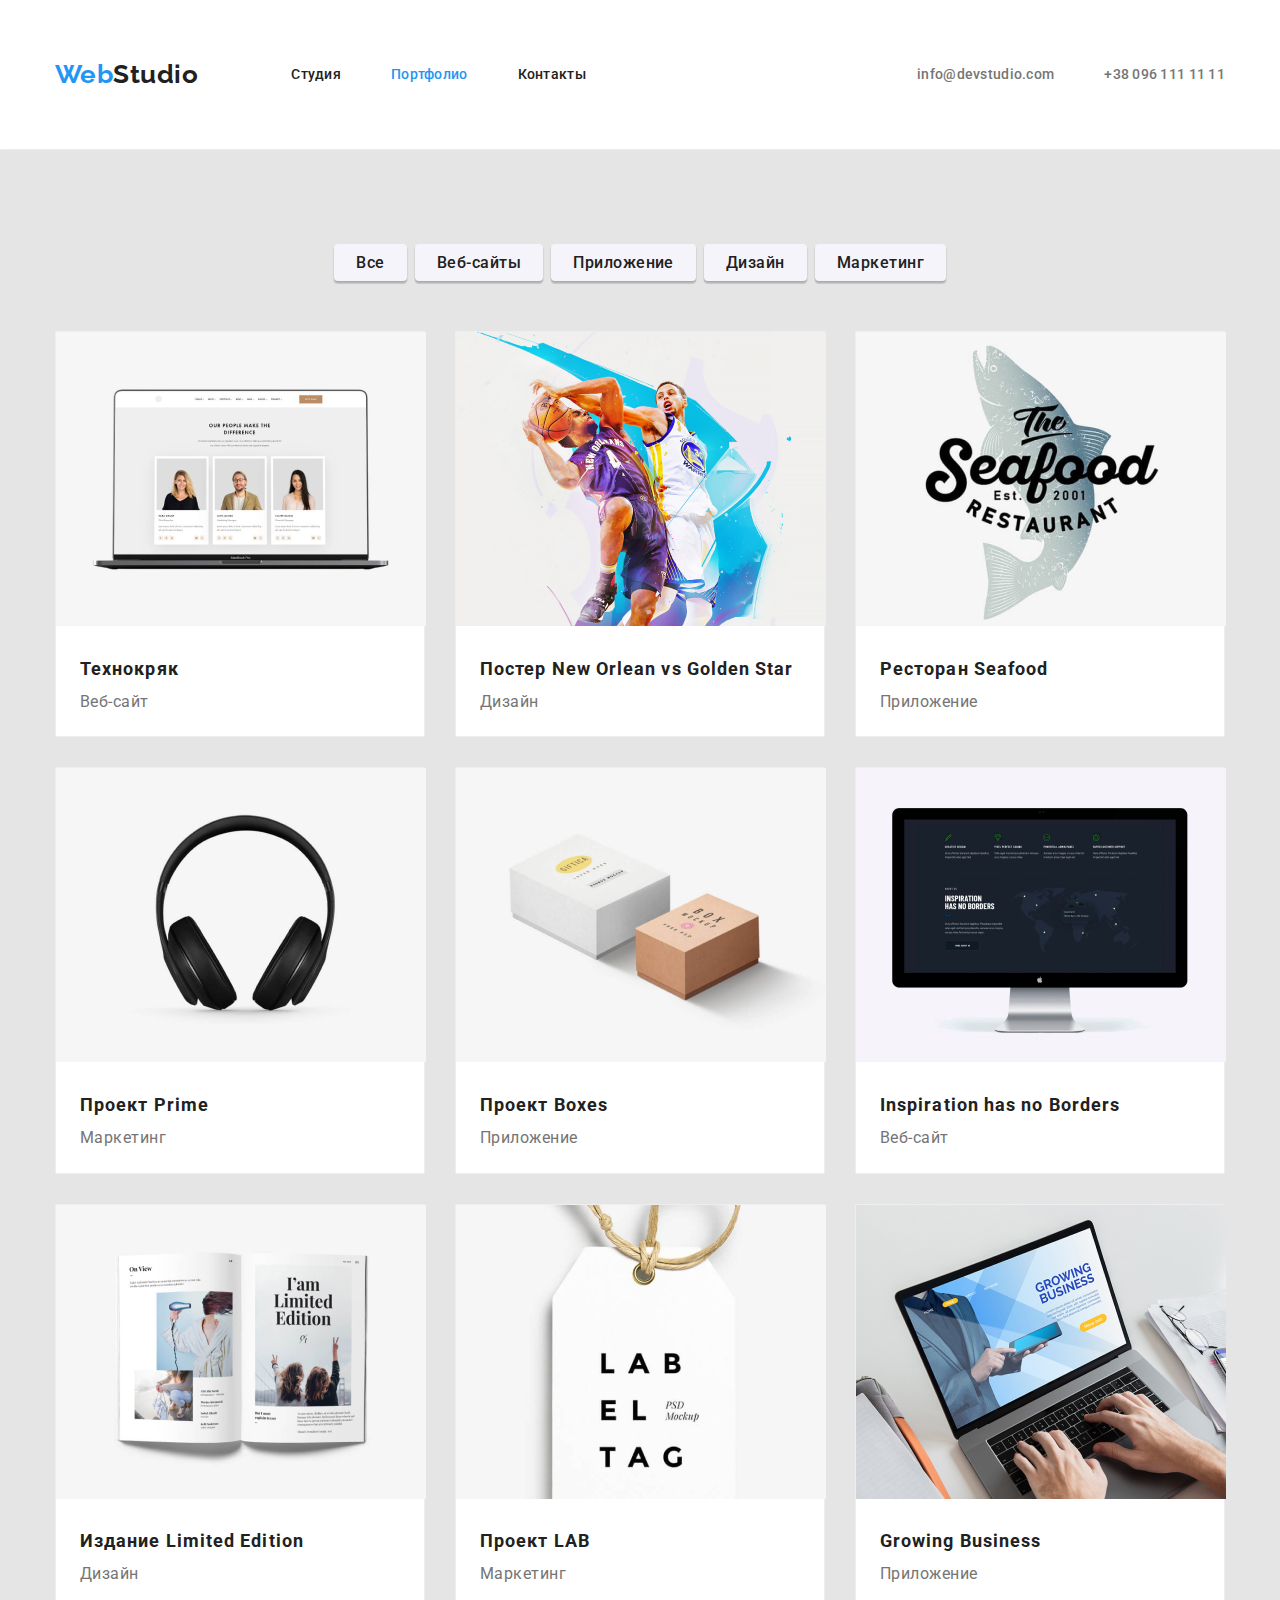
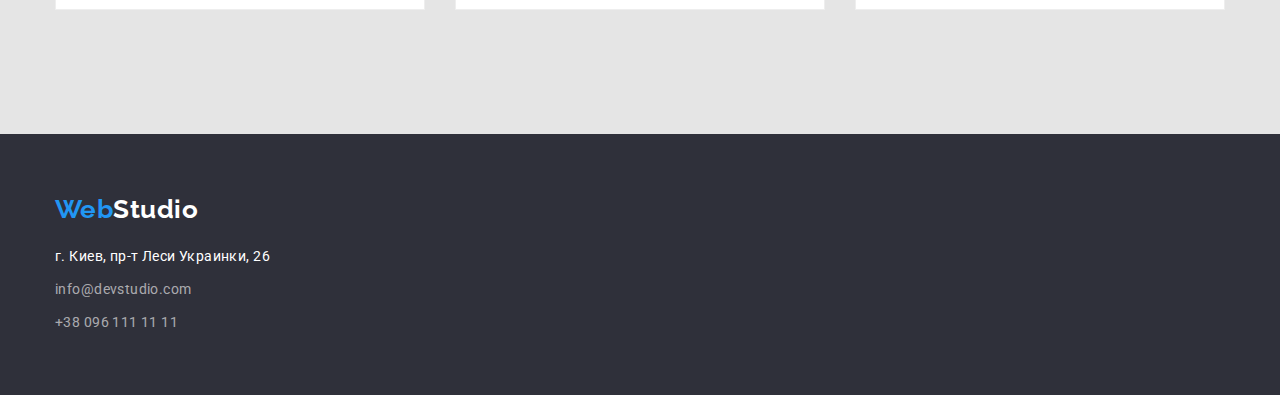
==== commit 0803a53b: "21-01" ====
--- a/portfolio.html
+++ b/portfolio.html
@@ -37,88 +37,105 @@
         <!--Портфолио-->
         <section class="section-examples">
             <div class="container">
-            <!--Filters buttons-->
-            <div class="filters-section">
-                <ul class="filters-bt list">
-                <li class="bt-item"><button type="button" class="button secondary">Все</button></li>
-                <li class="bt-item"><button type="button" class="button secondary">Веб-сайты</button></li>
-                <li class="bt-item"><button type="button" class="button secondary">Приложение</button></li>
-                <li class="bt-item"><button type="button" class="button secondary">Дизайн</button></li>
-                <li class="bt-item"><button type="button" class="button secondary">Маркетинг</button></li>
-            </ul>
+                <!--Filters buttons-->
+                <div class="filters-section">
+                    <ul class="filters-bt list">
+                        <li class="bt-item"><button type="button" class="button secondary">Все</button></li>
+                        <li class="bt-item"><button type="button" class="button secondary">Веб-сайты</button></li>
+                        <li class="bt-item"><button type="button" class="button secondary">Приложение</button></li>
+                        <li class="bt-item"><button type="button" class="button secondary">Дизайн</button></li>
+                        <li class="bt-item"><button type="button" class="button secondary">Маркетинг</button></li>
+                    </ul>
+                </div>
+                <!--Examples-->
+                <h1 class="visually-hidden">Примеры работ</h1>
+                    <ul class="examples-blok list">
+                        <li  class="box-examples">
+                            <img src="./images/img5.jpg" alt="Технокряк" width="370" height="294"/>
+                            <div class="box-text"><h2 class="example-name">Технокряк</h2>
+                             <p class="direction">Веб-сайт</p>
+                            </div>
+                        </li>
+                        <li class="box-examples">
+                            <img src="./images/img6.jpg" alt="Постер New Orlean vs Golden Star" width="370" height="294"/>
+                            <div class="box-text"><h2 class="example-name">Постер New Orlean vs Golden Star</h2>
+                             <p class="direction">Дизайн</p>
+                            </div>
+                        </li>
+                        <li class="box-examples">
+                            <img src="./images/img7.jpg" alt="Ресторан Seafood" width="370" height="294"/>
+                            <div class="box-text"><h2 class="example-name">Ресторан Seafood</h2>
+                             <p class="direction">Приложение</p>
+                            </div>
+                        </li>
+                        <li class="box-examples">
+                            <img src="./images/img8.jpg" alt="Проект Prime" width="370" height="294"/>
+                            <div class="box-text"><h2 class="example-name" >Проект Prime</h2>
+                             <p class="direction">Маркетинг</p>
+                            </div>
+                        </li>
+                        <li class="box-examples">
+                            <img src="./images/img9.jpg" alt="Проект Boxes" width="370" height="294"/>
+                            <div class="box-text"><h2 class="example-name">Проект Boxes</h2>
+                             <p class="direction">Приложение</p>
+                            </div>
+                        </li>
+                        <li class="box-examples">
+                            <img src="./images/img10.jpg" alt="Inspiration has no Borders" width="370" height="294"/>
+                            <div class="box-text"><h2 class="example-name">Inspiration has no Borders</h2>
+                             <p class="direction">Веб-сайт</p>
+                            </div>
+                        </li>
+                        <li class="box-examples">
+                            <img src="./images/img11.jpg" alt="Издание Limited Edition" width="370" height="294"/>
+                            <div class="box-text"><h2 class="example-name">Издание Limited Edition</h2>
+                             <p class="direction">Дизайн</p>
+                            </div>
+                        </li>
+                        <li class="box-examples">
+                            <img src="./images/img12.jpg" alt="Проект LAB" width="370" height="294"/>
+                            <div class="box-text"><h2 class="example-name">Проект LAB</h2>
+                             <p class="direction">Маркетинг</p>
+                            </div>
+                        </li>
+                        <li class="box-examples">
+                            <img src="./images/img13.jpg" alt="Игорь Демьяненко" width="370" height="294"/>
+                            <div class="box-text"><h2 class="example-name">Growing Business</h2>
+                             <p class="direction">Приложение</p>
+                            </div>
+                        </li>
+                    </ul>
+                   
             </div>
-            <!--Examples-->
-            <h1 class="visually-hidden">Примеры работ</h1>
-            <ul class="list">
-                <li>
-                    <img src="./images/img5.jpg" alt="Технокряк" width="370" height="294"/>
-                    <h2 class="example-name">Технокряк</h2>
-                    <p class="direction">Веб-сайт</p>
-                </li>
-                <li>
-                    <img src="./images/img6.jpg" alt="Постер New Orlean vs Golden Star" width="370" height="294"/>
-                    <h2 class="example-name">Постер New Orlean vs Golden Star</h2>
-                    <p class="direction">Дизайн</p>
-                </li>
-                <li>
-                    <img src="./images/img7.jpg" alt="Ресторан Seafood" width="370" height="294"/>
-                    <h2 class="example-name">Ресторан Seafood</h2>
-                    <p class="direction">Приложение</p>
-                </li>
-                <li>
-                    <img src="./images/img8.jpg" alt="Проект Prime" width="370" height="294"/>
-                    <h2 class="example-name" >Проект Prime</h2>
-                    <p class="direction">Маркетинг</p>
-                </li>
-                <li>
-                    <img src="./images/img9.jpg" alt="Проект Boxes" width="370" height="294"/>
-                    <h2 class="example-name">Проект Boxes</h2>
-                    <p class="direction">Приложение</p>
-                </li>
-                <li>
-                    <img src="./images/img10.jpg" alt="Inspiration has no Borders" width="370" height="294"/>
-                    <h2 class="example-name">Inspiration has no Borders</h2>
-                    <p class="direction">Веб-сайт</p>
-                </li>
-                <li>
-                    <img src="./images/img11.jpg" alt="Издание Limited Edition" width="370" height="294"/>
-                    <h2 class="example-name">Издание Limited Edition</h2>
-                    <p class="direction">Дизайн</p>
-                </li>
-                <li>
-                    <img src="./images/img12.jpg" alt="Проект LAB" width="370" height="294"/>
-                    <h2 class="example-name">Проект LAB</h2>
-                    <p class="direction">Маркетинг</p>
-                </li>
-                <li>
-                    <img src="./images/img13.jpg" alt="Игорь Демьяненко" width="370" height="294"/>
-                    <h2 class="example-name">Growing Business</h2>
-                    <p class="direction">Приложение</p>
-                </li>
-            </ul>
-        </div>
         </section>
     </main>
-    <!--Подвал-->
-<footer class="page-footer">
-    <a class="logo" href="/">Web<span class="color-logo-footer">Studio</span></a>
-    <!--address-->
-    <address id="contacts">
-        <ul class="list">
-            <li><a class="page" href="https://goo.gl/maps/BZQKdsraXfpykEwU6" target="_blank"><span class="link-address">г. Киев, пр-т
-                        Леси Украинки, 26</span></a></li>
-            <li><a class="page" href="mailto:info@devstudio.com">info@devstudio.com</a></li>
-            <li><a class="page" href="tel:+380961111111">+38 096 111 11 11</a></li>
-        </ul>
-    </address>
-    <h3>присоединяйтесь</h3>
-    <!-- <ul class="list">
-        <li><a href="" aria-label="Ссылка на Instagram">Instagram</a></li>
-        <li><a href="" aria-label="Ссылка на Twitter">Twitter</a></li>
-        <li><a href="" aria-label="Ссылка на Facebook">Facebook</a></li>
-        <li><a href="" aria-label="Ссылка на LinkedIn">LinkedIn</a></li>
-    </ul> -->
-</footer>
+    <!-- Подвал -->
+    </div>
+    <footer class="section page-footer">
+        <div class="container cellar">
+            <div class="logo-footer"><a class="logo" href="/">Web<span class="color-logo-footer">Studio</span></a></div>
+            <!--address-->
+            <address id="contacts">
+                <div class="contacts-box">
+                    <ul class="list">
+                        <li class="note-page"><a class="page" href="https://goo.gl/maps/BZQKdsraXfpykEwU6"
+                                target="_blank"><span class="link-address">г. Киев,
+                                    пр-т Леси Украинки, 26</span></a></li>
+                        <li class="note-page"><a class="page" href="mailto:info@devstudio.com">info@devstudio.com</a></li>
+                        <li class="note-page"><a class="page" href="tel:+380961111111">+38 096 111 11 11</a></li>
+                    </ul>
+                </div>
+            </address>
+            <!-- <h3 class="section-title">присоединяйтесь</h3>
+                <ul class="list">
+                    <li><a href="" aria-label="Ссылка на Instagram">Instagram</a></li>
+                    <li><a href="" aria-label="Ссылка на Twitter">Twitter</a></li>
+                    <li><a href="" aria-label="Ссылка на Facebook">Facebook</a></li>
+                    <li><a href="" aria-label="Ссылка на LinkedIn">LinkedIn</a></li>
+                </ul> -->
+        </div>
+    </footer>
+    </div>
     
 </body>
 </html>--- a/css/styles.css
+++ b/css/styles.css
@@ -65,8 +65,9 @@
 .personnel{
 
 }
-.cellar {
-
+.cellar { 
+  padding-top: 60px;
+  padding-bottom: 60px;
 }
   .logo {
     color:var(--accent-color);
@@ -83,8 +84,13 @@
     color:var(--primary-text-color);
   }
   .color-logo-footer {
-     color:var(--top-line-bg);
-  }
+    color:var(--top-line-bg);
+  }
+.logo-footer {
+  margin-bottom: 20px;
+}
+
+
   /* Navigation */
   .page-nav {
     display: flex;
@@ -306,8 +312,17 @@
   }
   .link-address {
     color:var(--top-line-bg);
-       
-  }
+  }
+  .contacts-box {
+   width: 231px;
+  }
+  .note-page {
+    margin-bottom: 9px;
+  }
+  .note-page:last-child {
+    margin-bottom: 0;
+  }
+
   /* Buttons */          
   .button {
     color:var(--primary-text-color);
@@ -374,6 +389,7 @@
       margin-left: 8px;
     }
 
+    /* Examples */
   .example-name{
   color:var(--primary-text-color) ;
   font-weight: 700;
@@ -397,6 +413,29 @@
   overflow: hidden;
   border: 0;
   clip: rect(0 0 0 0);
+
+}
+.examples-blok {
+  display: flex;
+  flex-wrap: wrap;
+}
+.box-examples {
+  width: 370px;
+  margin-bottom: 30px;
+  background: #FFFFFF;
+  border: 1px solid #EEEEEE; 
+  box-sizing: border-box;
+
+}
+.box-examples:not(:nth-child(3n)) { 
+   margin-right: 30px; 
+}
+.box-text {
+  padding-left: 24px;
+  padding-top: 20px;
+  padding-right: 24px;
+  padding-bottom: 20px;
+  
 }
 .container {
   width: 1200px;
